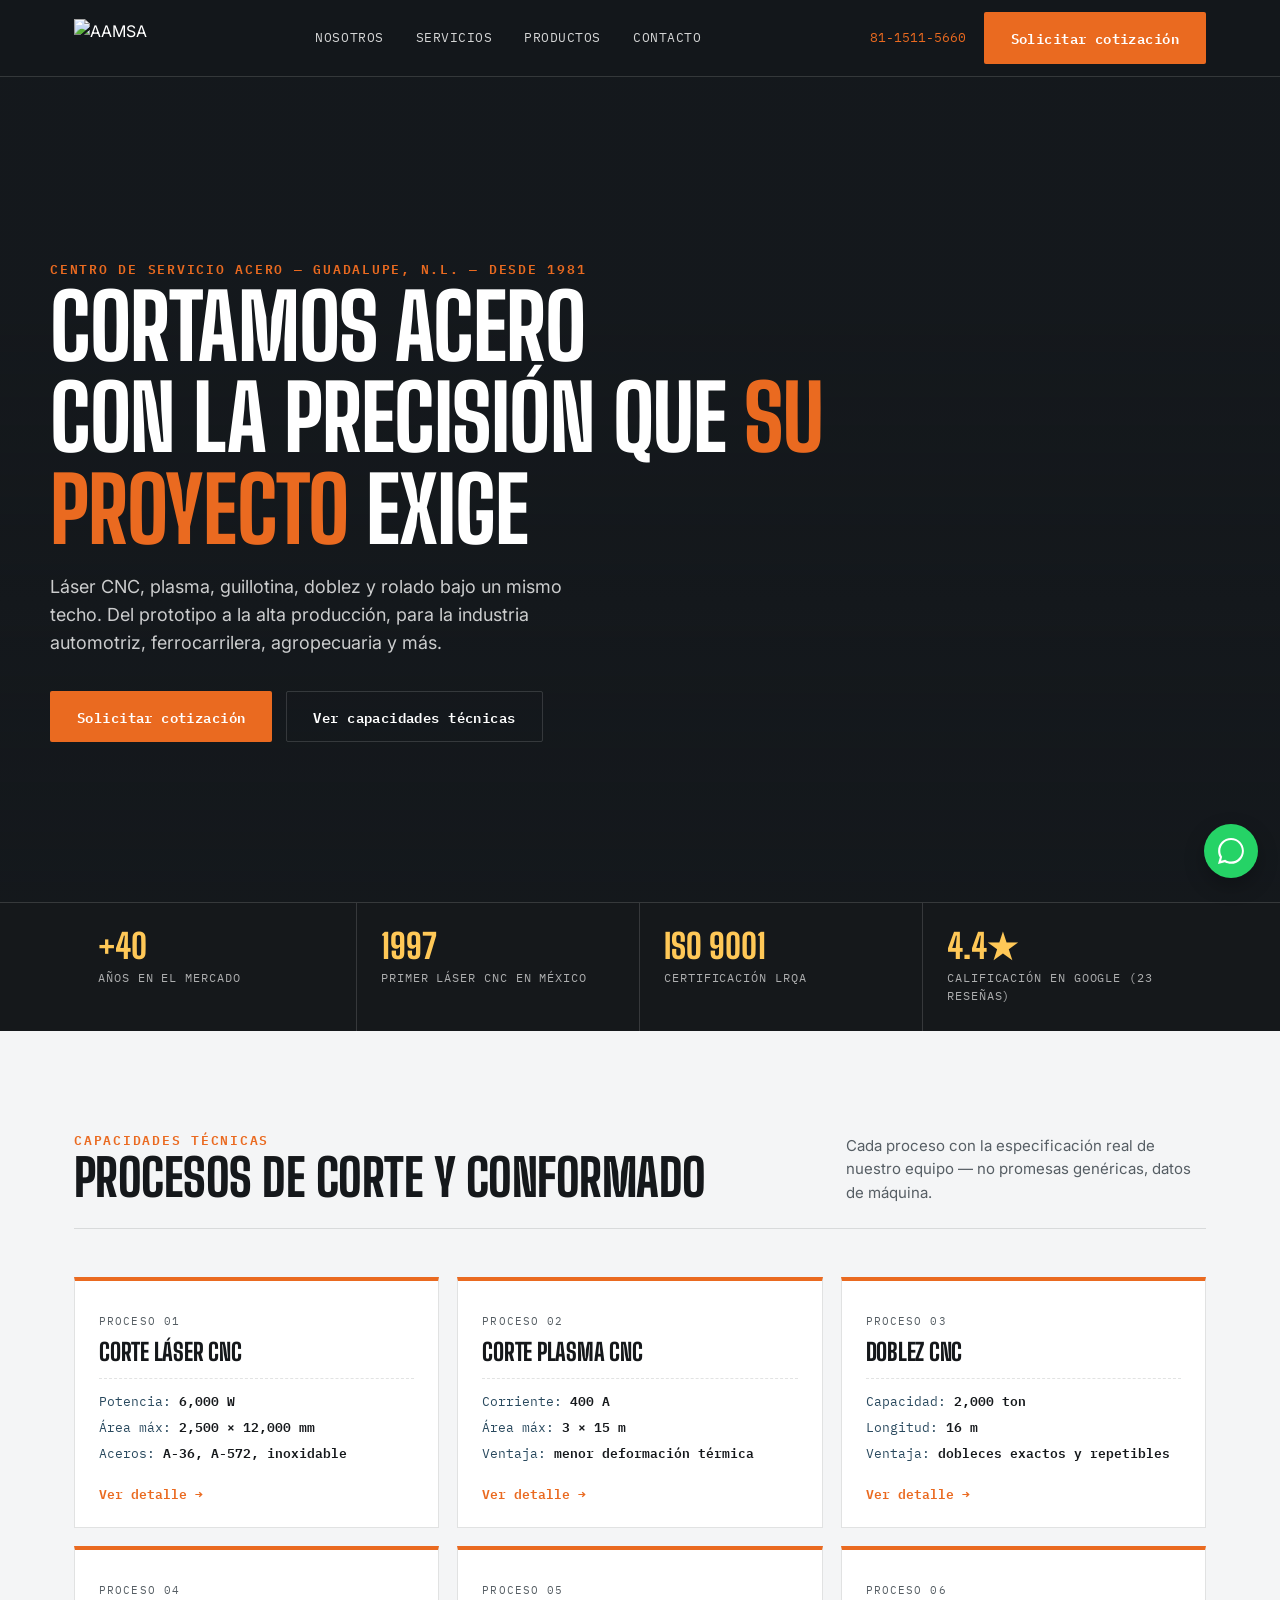
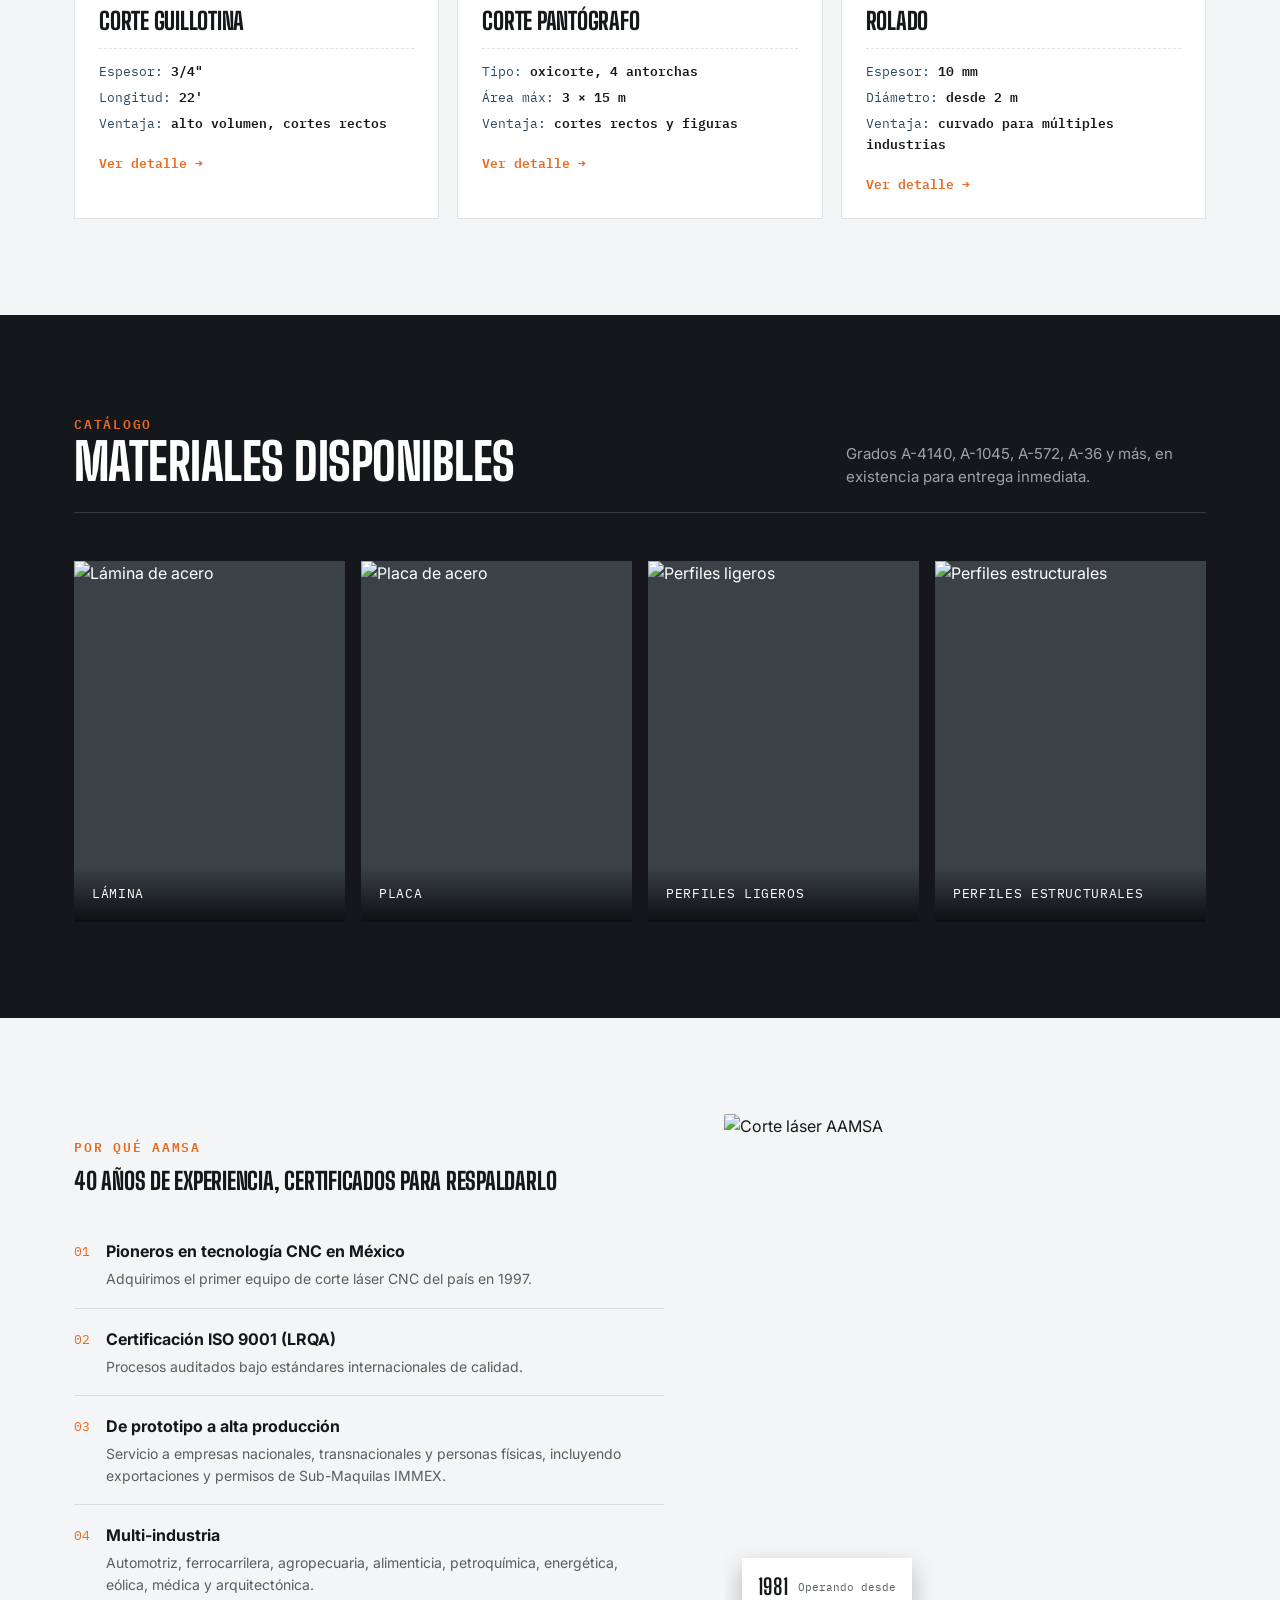
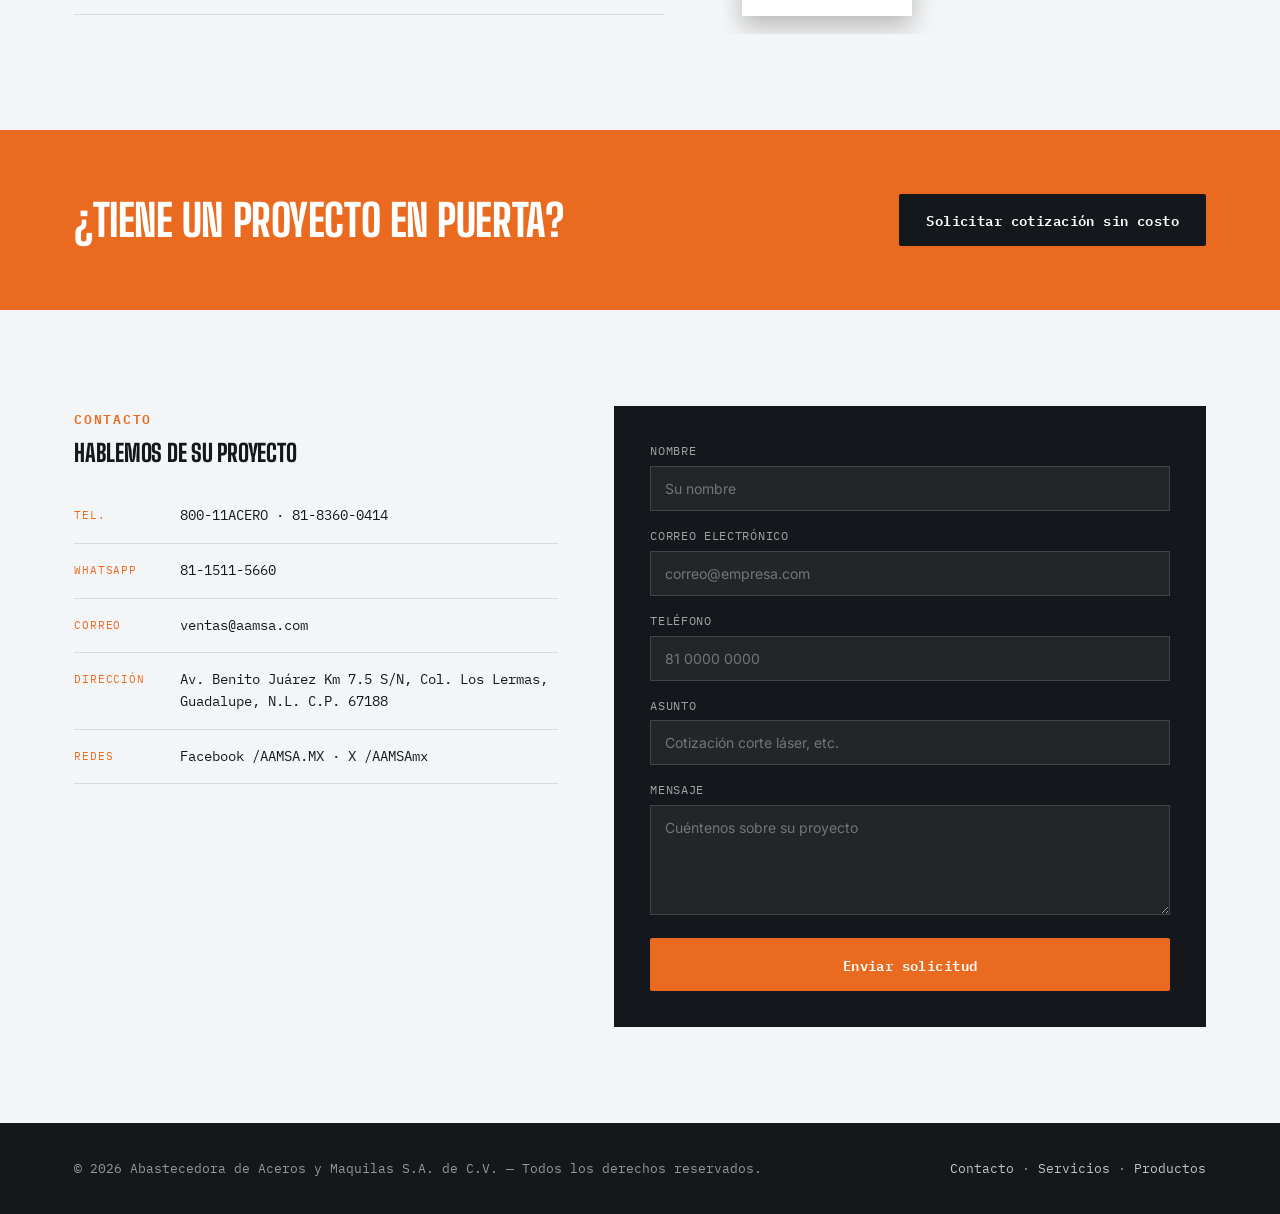
==== index.html @ 2b983ced "Sitio AAMSA - primera versión" ====
<!DOCTYPE html>
<html lang="es">
<head>
<meta charset="UTF-8">
<meta name="viewport" content="width=device-width, initial-scale=1.0">
<title>AAMSA — Centro de Servicio Acero | +40 Años en Corte y Maquila Industrial</title>
<meta name="description" content="Centro de Servicio Acero en Monterrey desde 1981. Corte láser CNC, plasma, guillotina, doblez y rolado. Certificados ISO 9001. Del prototipo a la alta producción.">
<link rel="stylesheet" href="css/main.css">
</head>
<body>

<header class="site">
  <div class="wrap row">
    <a href="index.html" class="logo-mark">
      <img src="https://www.aamsa.com/sitio/wp-content/uploads/2021/10/cropped-LOGO-AAMSA_N.png" alt="AAMSA">
    </a>
    <nav class="primary">
      <a href="nosotros.html">Nosotros</a>
      <a href="#servicios">Servicios</a>
      <a href="#productos">Productos</a>
      <a href="contacto.html">Contacto</a>
    </nav>
    <div class="nav-cta">
      <span class="nav-phone"><span>81-1511-5660</span></span>
      <a href="contacto.html" class="btn btn-primary">Solicitar cotización</a>
      <button class="nav-toggle" aria-label="Abrir menú">☰</button>
    </div>
  </div>
</header>

<section class="hero">
  <div class="hero-bg"></div>
  <div class="hero-fade"></div>
  <div class="wrap hero-content">
    <span class="eyebrow">Centro de servicio acero — Guadalupe, N.L. — desde 1981</span>
    <h1>Cortamos acero<br>con la precisión que <em>su proyecto</em> exige</h1>
    <p class="hero-sub">Láser CNC, plasma, guillotina, doblez y rolado bajo un mismo techo. Del prototipo a la alta producción, para la industria automotriz, ferrocarrilera, agropecuaria y más.</p>
    <div class="hero-actions">
      <a href="contacto.html" class="btn btn-primary">Solicitar cotización</a>
      <a href="#servicios" class="btn btn-ghost">Ver capacidades técnicas</a>
    </div>
  </div>
</section>

<div class="stat-strip">
  <div class="wrap">
    <div class="stat"><div class="num">+40</div><div class="lbl">Años en el mercado</div></div>
    <div class="stat"><div class="num">1997</div><div class="lbl">Primer láser CNC en México</div></div>
    <div class="stat"><div class="num">ISO 9001</div><div class="lbl">Certificación LRQA</div></div>
    <div class="stat"><div class="num">4.4★</div><div class="lbl">Calificación en Google (23 reseñas)</div></div>
  </div>
</div>

<section id="servicios">
  <div class="wrap">
    <div class="section-head reveal">
      <div>
        <span class="eyebrow">Capacidades técnicas</span>
        <h2>Procesos de corte y conformado</h2>
      </div>
      <p>Cada proceso con la especificación real de nuestro equipo — no promesas genéricas, datos de máquina.</p>
    </div>
    <div class="specs-grid reveal">

      <div class="spec-card">
        <span class="tag">Proceso 01</span>
        <h3>Corte láser CNC</h3>
        <div class="specs">
          <span>Potencia: <b>6,000 W</b></span>
          <span>Área máx: <b>2,500 × 12,000 mm</b></span>
          <span>Aceros: <b>A-36, A-572, inoxidable</b></span>
        </div>
        <a href="servicios/corte-laser.html" class="more">Ver detalle →</a>
      </div>

      <div class="spec-card">
        <span class="tag">Proceso 02</span>
        <h3>Corte plasma CNC</h3>
        <div class="specs">
          <span>Corriente: <b>400 A</b></span>
          <span>Área máx: <b>3 × 15 m</b></span>
          <span>Ventaja: <b>menor deformación térmica</b></span>
        </div>
        <a href="servicios/corte-plasma.html" class="more">Ver detalle →</a>
      </div>

      <div class="spec-card">
        <span class="tag">Proceso 03</span>
        <h3>Doblez CNC</h3>
        <div class="specs">
          <span>Capacidad: <b>2,000 ton</b></span>
          <span>Longitud: <b>16 m</b></span>
          <span>Ventaja: <b>dobleces exactos y repetibles</b></span>
        </div>
        <a href="servicios/doblez-cnc.html" class="more">Ver detalle →</a>
      </div>

      <div class="spec-card">
        <span class="tag">Proceso 04</span>
        <h3>Corte guillotina</h3>
        <div class="specs">
          <span>Espesor: <b>3/4"</b></span>
          <span>Longitud: <b>22'</b></span>
          <span>Ventaja: <b>alto volumen, cortes rectos</b></span>
        </div>
        <a href="servicios/corte-guillotina.html" class="more">Ver detalle →</a>
      </div>

      <div class="spec-card">
        <span class="tag">Proceso 05</span>
        <h3>Corte pantógrafo</h3>
        <div class="specs">
          <span>Tipo: <b>oxicorte, 4 antorchas</b></span>
          <span>Área máx: <b>3 × 15 m</b></span>
          <span>Ventaja: <b>cortes rectos y figuras</b></span>
        </div>
        <a href="servicios/corte-pantografo.html" class="more">Ver detalle →</a>
      </div>

      <div class="spec-card">
        <span class="tag">Proceso 06</span>
        <h3>Rolado</h3>
        <div class="specs">
          <span>Espesor: <b>10 mm</b></span>
          <span>Diámetro: <b>desde 2 m</b></span>
          <span>Ventaja: <b>curvado para múltiples industrias</b></span>
        </div>
        <a href="servicios/rolado.html" class="more">Ver detalle →</a>
      </div>

    </div>
  </div>
</section>

<section id="productos" class="section-dark">
  <div class="wrap">
    <div class="section-head reveal">
      <div>
        <span class="eyebrow">Catálogo</span>
        <h2>Materiales disponibles</h2>
      </div>
      <p>Grados A-4140, A-1045, A-572, A-36 y más, en existencia para entrega inmediata.</p>
    </div>
    <div class="products-grid reveal">
      <a href="productos/lamina.html" class="product-card">
        <img src="https://www.aamsa.com/sitio/wp-content/uploads/2021/11/7.placa_principal_600x400.jpg" alt="Lámina de acero">
        <div class="label">Lámina</div>
      </a>
      <a href="productos/placa.html" class="product-card">
        <img src="https://www.aamsa.com/sitio/wp-content/uploads/2022/03/J78_6413-scaled.jpg" alt="Placa de acero">
        <div class="label">Placa</div>
      </a>
      <a href="productos/perfiles-ligeros.html" class="product-card">
        <img src="https://www.aamsa.com/sitio/wp-content/uploads/2021/11/9perfiles_ligeros_principal-600x400-1.jpg" alt="Perfiles ligeros">
        <div class="label">Perfiles ligeros</div>
      </a>
      <a href="productos/perfiles-estructurales.html" class="product-card">
        <img src="https://www.aamsa.com/sitio/wp-content/uploads/2022/03/i3jhbMvc-1-scaled.jpeg" alt="Perfiles estructurales">
        <div class="label">Perfiles estructurales</div>
      </a>
    </div>
  </div>
</section>

<section id="nosotros">
  <div class="wrap trust-row">
    <div>
      <span class="eyebrow">Por qué AAMSA</span>
      <h2 style="margin:10px 0 28px;">40 años de experiencia, certificados para respaldarlo</h2>
      <ul class="trust-list">
        <li>
          <span class="n">01</span>
          <div><h4>Pioneros en tecnología CNC en México</h4><p>Adquirimos el primer equipo de corte láser CNC del país en 1997.</p></div>
        </li>
        <li>
          <span class="n">02</span>
          <div><h4>Certificación ISO 9001 (LRQA)</h4><p>Procesos auditados bajo estándares internacionales de calidad.</p></div>
        </li>
        <li>
          <span class="n">03</span>
          <div><h4>De prototipo a alta producción</h4><p>Servicio a empresas nacionales, transnacionales y personas físicas, incluyendo exportaciones y permisos de Sub-Maquilas IMMEX.</p></div>
        </li>
        <li>
          <span class="n">04</span>
          <div><h4>Multi-industria</h4><p>Automotriz, ferrocarrilera, agropecuaria, alimenticia, petroquímica, energética, eólica, médica y arquitectónica.</p></div>
        </li>
      </ul>
    </div>
    <div class="trust-photo">
      <img src="https://www.aamsa.com/sitio/wp-content/uploads/2022/03/J78_4846-scaled.jpg" alt="Corte láser AAMSA">
      <div class="badge-float">
        <strong>1981</strong>
        <span>Operando desde</span>
      </div>
    </div>
  </div>
</section>

<div class="cta-band">
  <div class="wrap row">
    <h2>¿Tiene un proyecto en puerta?</h2>
    <a href="contacto.html" class="btn btn-dark">Solicitar cotización sin costo</a>
  </div>
</div>

<section id="contacto">
  <div class="wrap contact-grid">
    <div>
      <span class="eyebrow">Contacto</span>
      <h2 style="margin:10px 0 24px; color:var(--ink);">Hablemos de su proyecto</h2>
      <ul class="contact-info">
        <li><span class="k">Tel.</span> 800-11ACERO · 81-8360-0414</li>
        <li><span class="k">WhatsApp</span> 81-1511-5660</li>
        <li><span class="k">Correo</span> ventas@aamsa.com</li>
        <li><span class="k">Dirección</span> Av. Benito Juárez Km 7.5 S/N, Col. Los Lermas, Guadalupe, N.L. C.P. 67188</li>
        <li><span class="k">Redes</span> Facebook /AAMSA.MX · X /AAMSAmx</li>
      </ul>
    </div>
    <div style="background:var(--charcoal); padding:36px;">
      <form>
        <div class="field"><label for="idx-nombre">Nombre</label><input id="idx-nombre" type="text" placeholder="Su nombre"></div>
        <div class="field"><label for="idx-correo">Correo electrónico</label><input id="idx-correo" type="email" placeholder="correo@empresa.com"></div>
        <div class="field"><label for="idx-tel">Teléfono</label><input id="idx-tel" type="tel" placeholder="81 0000 0000"></div>
        <div class="field"><label for="idx-asunto">Asunto</label><input id="idx-asunto" type="text" placeholder="Cotización corte láser, etc."></div>
        <div class="field"><label for="idx-mensaje">Mensaje</label><textarea id="idx-mensaje" placeholder="Cuéntenos sobre su proyecto"></textarea></div>
        <button type="submit" class="btn btn-primary" style="width:100%; justify-content:center;">Enviar solicitud</button>
      </form>
    </div>
  </div>
</section>

<footer class="site">
  <div class="wrap row">
    <span>© 2026 Abastecedora de Aceros y Maquilas S.A. de C.V. — Todos los derechos reservados.</span>
    <span><a href="contacto.html">Contacto</a> · <a href="#servicios">Servicios</a> · <a href="#productos">Productos</a></span>
  </div>
</footer>

<a class="wa-float" href="https://wa.me/528115115660" target="_blank" rel="noopener noreferrer" aria-label="Contactar por WhatsApp">
  <svg viewBox="0 0 24 24"><path d="M12 0C5.4 0 .1 5.3.1 11.9c0 2.1.5 4.1 1.6 5.9L0 24l6.3-1.6c1.7.9 3.7 1.4 5.7 1.4 6.6 0 11.9-5.3 11.9-11.9C23.9 5.3 18.6 0 12 0zm0 21.7c-1.8 0-3.5-.5-5-1.4l-.4-.2-3.7.9.9-3.6-.2-.4c-1-1.6-1.5-3.4-1.5-5.2 0-5.5 4.5-10 10-10s10 4.5 10 10-4.5 10-10.1 9.9z"/></svg>
</a>

<script src="js/main.js"></script>
</body>
</html>
---- css/main.css ----
/* ============================================
   AAMSA — Sistema de diseño
   Tema: acero, precisión, manufactura industrial
   ============================================ */

@import url('https://fonts.googleapis.com/css2?family=Big+Shoulders+Display:wght@500;700;800;900&family=Inter:wght@400;500;600;700&family=IBM+Plex+Mono:wght@500;600&display=swap');

:root{
  --charcoal: #14181C;
  --charcoal-soft: #1E2329;
  --steel: #3A4248;
  --surface: #F4F5F6;
  --surface-2: #E8EAEC;
  --ink: #15181B;
  --ink-soft: #565E64;
  --orange: #EA6A20;
  --orange-dark: #C8550F;
  --blue-steel: #29495E;
  --spark: #FFC857;
  --white: #FFFFFF;
  --line: rgba(255,255,255,.14);
  --line-dark: rgba(20,24,28,.12);

  --font-display: 'Big Shoulders Display', sans-serif;
  --font-body: 'Inter', sans-serif;
  --font-mono: 'IBM Plex Mono', monospace;

  --container: 1180px;
}

*{ box-sizing: border-box; margin:0; padding:0; }
html{ scroll-behavior: smooth; }
body{
  font-family: var(--font-body);
  color: var(--ink);
  background: var(--surface);
  line-height: 1.55;
  -webkit-font-smoothing: antialiased;
}
img{ max-width:100%; display:block; }
a{ color: inherit; text-decoration:none; }
ul{ list-style:none; }

@media (prefers-reduced-motion: reduce){
  *{ animation-duration: 0.001ms !important; animation-iteration-count: 1 !important; transition-duration: 0.001ms !important; scroll-behavior:auto !important; }
}

:focus-visible{
  outline: 3px solid var(--spark);
  outline-offset: 2px;
}

.wrap{
  max-width: var(--container);
  margin: 0 auto;
  padding: 0 24px;
}

.eyebrow{
  font-family: var(--font-mono);
  font-size: 12.5px;
  letter-spacing: .14em;
  text-transform: uppercase;
  color: var(--orange);
  font-weight: 600;
}

h1, h2, h3{
  font-family: var(--font-display);
  font-weight: 800;
  line-height: 1.02;
  letter-spacing: -.01em;
  text-transform: uppercase;
}

.btn{
  display:inline-flex;
  align-items:center;
  gap:10px;
  font-family: var(--font-mono);
  font-weight:600;
  font-size: 14px;
  letter-spacing: .03em;
  padding: 14px 26px;
  border-radius: 2px;
  border: 1px solid transparent;
  cursor:pointer;
  transition: transform .18s ease, background .18s ease, color .18s ease, border-color .18s ease;
}
.btn:hover{ transform: translateY(-2px); }
.btn-primary{
  background: var(--orange);
  color: var(--white);
}
.btn-primary:hover{ background: var(--orange-dark); }
.btn-ghost{
  background: transparent;
  border-color: var(--line);
  color: var(--white);
}
.btn-ghost:hover{ border-color: var(--spark); color: var(--spark); }
.btn-dark{
  background: var(--charcoal);
  color: var(--white);
}
.btn-dark:hover{ background: var(--ink); }

/* ===== Header ===== */
header.site{
  position: fixed;
  top:0; left:0; right:0;
  z-index: 100;
  background: rgba(20,24,28,.92);
  backdrop-filter: blur(8px);
  border-bottom: 1px solid var(--line);
}
header.site .row{
  display:flex;
  align-items:center;
  justify-content:space-between;
  height: 76px;
}
.logo-mark{
  display:flex;
  align-items:center;
  gap:10px;
  color: var(--white);
}
.logo-mark img{ height: 38px; }
nav.primary{ display:flex; gap: 32px; }
nav.primary a{
  color: rgba(255,255,255,.82);
  font-family: var(--font-mono);
  font-size: 13px;
  letter-spacing: .04em;
  text-transform: uppercase;
  position: relative;
  padding: 4px 0;
}
nav.primary a::after{
  content:'';
  position:absolute; left:0; right:0; bottom:-2px;
  height:2px; background: var(--orange);
  transform: scaleX(0);
  transform-origin: left;
  transition: transform .25s ease;
}
nav.primary a:hover{ color: var(--white); }
nav.primary a:hover::after{ transform: scaleX(1); }
.nav-cta{ display:flex; align-items:center; gap:18px; }
.nav-phone{
  font-family: var(--font-mono);
  font-size: 13px;
  color: var(--white);
}
.nav-phone span{ color: var(--orange); }

/* ===== Hero ===== */
.hero{
  position: relative;
  min-height: 92vh;
  display:flex;
  align-items:flex-end;
  background: var(--charcoal);
  overflow:hidden;
}
.hero-bg{
  position:absolute; inset:0;
  background-image: url('https://www.aamsa.com/sitio/wp-content/uploads/2022/03/CorteLaser_074-1.jpg');
  background-size: cover;
  background-position: center 35%;
  opacity: .55;
  filter: grayscale(15%) contrast(1.05);
}
.hero-fade{
  position:absolute; inset:0;
  background: linear-gradient(180deg, rgba(20,24,28,.55) 0%, rgba(20,24,28,.55) 35%, rgba(20,24,28,.96) 100%),
              linear-gradient(90deg, rgba(20,24,28,.85) 0%, rgba(20,24,28,.25) 55%, rgba(20,24,28,.55) 100%);
}
.hero-content{
  position:relative;
  z-index: 2;
  padding: 160px 0 64px;
  width:100%;
}
.hero h1{
  color: var(--white);
  font-size: clamp(42px, 7vw, 96px);
  max-width: 920px;
}
.hero h1 em{
  font-style:normal;
  color: var(--orange);
}
.hero-sub{
  color: rgba(255,255,255,.78);
  font-size: 18px;
  max-width: 540px;
  margin-top: 18px;
}
.hero-actions{
  display:flex; gap:14px; margin-top: 34px; flex-wrap:wrap;
}

/* ===== Stat strip ===== */
.stat-strip{
  background: var(--ink);
  border-top: 1px solid var(--line);
}
.stat-strip .wrap{
  display:grid;
  grid-template-columns: repeat(4, 1fr);
}
.stat{
  padding: 26px 24px;
  border-right: 1px solid var(--line);
  color: var(--white);
}
.stat:last-child{ border-right:none; }
.stat .num{
  font-family: var(--font-display);
  font-size: 34px;
  font-weight: 800;
  color: var(--spark);
  line-height:1;
}
.stat .lbl{
  font-family: var(--font-mono);
  font-size: 11.5px;
  letter-spacing: .08em;
  text-transform:uppercase;
  color: rgba(255,255,255,.65);
  margin-top:6px;
}

/* ===== Section shells ===== */
section{ padding: 96px 0; }
.section-head{
  display:flex;
  justify-content:space-between;
  align-items:flex-end;
  gap: 24px;
  margin-bottom: 48px;
  border-bottom: 1px solid var(--line-dark);
  padding-bottom: 24px;
}
.section-head h2{
  font-size: clamp(32px, 4vw, 52px);
  color: var(--ink);
}
.section-head p{
  max-width: 360px;
  color: var(--ink-soft);
  font-size: 15px;
}
.section-dark{ background: var(--charcoal); color: var(--white); }
.section-dark .section-head{ border-color: var(--line); }
.section-dark .section-head h2{ color: var(--white); }
.section-dark .section-head p{ color: rgba(255,255,255,.6); }

/* ===== Ficha técnica cards (signature element) ===== */
.specs-grid{
  display:grid;
  grid-template-columns: repeat(3, 1fr);
  gap: 18px;
}
.spec-card{
  background: var(--white);
  border: 1px solid var(--line-dark);
  border-top: 4px solid var(--orange);
  padding: 26px 24px 22px;
  position:relative;
  transition: transform .2s ease, box-shadow .2s ease, border-color .2s ease;
}
.spec-card:hover{
  transform: translateY(-4px);
  box-shadow: 0 18px 34px rgba(20,24,28,.12);
  border-top-color: var(--spark);
}
.spec-card .tag{
  font-family: var(--font-mono);
  font-size: 11px;
  letter-spacing: .1em;
  color: var(--ink-soft);
  text-transform: uppercase;
}
.spec-card h3{
  font-size: 24px;
  margin: 8px 0 14px;
  color: var(--ink);
}
.spec-card .specs{
  font-family: var(--font-mono);
  font-size: 13px;
  color: var(--blue-steel);
  display:flex;
  flex-direction:column;
  gap:5px;
  border-top: 1px dashed var(--line-dark);
  padding-top: 12px;
  margin-bottom: 16px;
}
.spec-card .specs b{ color: var(--ink); font-weight:600; }
.spec-card a.more{
  font-family: var(--font-mono);
  font-size: 12.5px;
  color: var(--orange);
  font-weight:600;
}

/* ===== Products ===== */
.products-grid{
  display:grid;
  grid-template-columns: repeat(4, 1fr);
  gap: 16px;
}
.product-card{
  position:relative;
  aspect-ratio: 3/4;
  overflow:hidden;
  background: var(--steel);
}
.product-card img{
  width:100%; height:100%; object-fit:cover;
  transition: transform .5s ease, filter .5s ease;
  filter: saturate(.9);
}
.product-card:hover img{ transform: scale(1.08); filter: saturate(1.05); }
.product-card .label{
  position:absolute; left:0; right:0; bottom:0;
  padding: 18px;
  background: linear-gradient(180deg, transparent, rgba(0,0,0,.78));
  color: var(--white);
  font-family: var(--font-mono);
  font-size: 13px;
  letter-spacing: .05em;
  text-transform: uppercase;
}

/* ===== Trust / why us ===== */
.trust-row{
  display:grid;
  grid-template-columns: 1.1fr .9fr;
  gap: 60px;
  align-items:center;
}
.trust-list li{
  display:flex; gap:16px;
  padding: 18px 0;
  border-bottom: 1px solid var(--line-dark);
}
.trust-list li .n{
  font-family: var(--font-mono);
  color: var(--orange);
  font-size: 13px;
  padding-top:3px;
}
.trust-list li h4{
  font-family: var(--font-body);
  font-weight:700;
  font-size: 16px;
  margin-bottom:4px;
}
.trust-list li p{ color: var(--ink-soft); font-size: 14px; }
.trust-photo{
  position:relative;
  border-radius: 2px;
  overflow:hidden;
}
.trust-photo img{ width:100%; height:520px; object-fit:cover; }
.badge-float{
  position:absolute;
  bottom: 18px; left:18px;
  background: var(--white);
  padding: 12px 16px;
  display:flex;
  align-items:center;
  gap:10px;
  box-shadow: 0 10px 24px rgba(0,0,0,.25);
}
.badge-float strong{ font-family: var(--font-display); font-size:22px; }
.badge-float span{ font-family: var(--font-mono); font-size: 11px; color: var(--ink-soft); display:block; }

/* ===== CTA band ===== */
.cta-band{
  background: var(--orange);
  color: var(--white);
  padding: 64px 0;
}
.cta-band .row{
  display:flex;
  justify-content:space-between;
  align-items:center;
  gap: 24px;
  flex-wrap:wrap;
}
.cta-band h2{ color:var(--white); font-size: clamp(28px,4vw,44px); }

/* ===== Contact ===== */
.contact-grid{
  display:grid;
  grid-template-columns: .9fr 1.1fr;
  gap: 56px;
}
.contact-info li{
  display:flex; gap:14px; padding: 16px 0; border-bottom:1px solid var(--line-dark);
  font-family: var(--font-mono); font-size: 14px;
}
.contact-info li .k{ color: var(--orange); min-width: 92px; text-transform:uppercase; font-size:11px; letter-spacing:.08em; padding-top:2px;}
.field{ margin-bottom: 16px; }
.field label{
  display:block; font-family: var(--font-mono); font-size: 11.5px;
  text-transform:uppercase; letter-spacing:.06em; color: rgba(255,255,255,.6); margin-bottom:6px;
}
.field input, .field textarea{
  width:100%;
  background: rgba(255,255,255,.06);
  border: 1px solid var(--line);
  color: var(--white);
  padding: 13px 14px;
  font-family: var(--font-body);
  font-size: 14px;
  transition: border-color .2s ease, background .2s ease;
  -webkit-appearance: none;
  border-radius: 0;
}
.field input:focus, .field textarea:focus{
  border-color: var(--orange);
  background: rgba(255,255,255,.09);
}
.field textarea{ min-height: 110px; resize:vertical; }

/* ===== Footer ===== */
footer.site{
  background: var(--ink);
  color: rgba(255,255,255,.55);
  padding: 36px 0;
  font-family: var(--font-mono);
  font-size: 12.5px;
}
footer.site .row{
  display:flex; justify-content:space-between; align-items:center; flex-wrap:wrap; gap:12px;
}
footer.site a{ color: rgba(255,255,255,.75); }
footer.site a:hover{ color: var(--orange); }

/* ===== WhatsApp float (done right: small, doesn't block content) ===== */
.wa-float{
  position:fixed; bottom: 22px; right: 22px; z-index: 90;
  width: 54px; height:54px;
  background:#25D366;
  border-radius:50%;
  display:flex; align-items:center; justify-content:center;
  box-shadow: 0 8px 20px rgba(0,0,0,.25);
  transition: transform .2s ease;
}
.wa-float:hover{ transform: scale(1.08); }
.wa-float svg{ width:26px; height:26px; fill:#fff; }

/* ===== Inner pages ===== */
.page-hero{
  position:relative;
  min-height: 48vh;
  display:flex;
  align-items:center;
  background: var(--charcoal);
  overflow:hidden;
}
.page-hero .hero-bg{ opacity:.5; }
.page-hero-content{ position:relative; z-index:2; padding-top:90px; }
.breadcrumb{
  font-family: var(--font-mono);
  font-size: 12px;
  color: rgba(255,255,255,.6);
  letter-spacing:.04em;
  margin-bottom: 14px;
}
.breadcrumb a:hover{ color: var(--orange); }
.page-hero h1{ color:var(--white); font-size: clamp(34px,6vw,64px); max-width:760px; }

.content-split{
  display:grid;
  grid-template-columns: 1.4fr .6fr;
  gap: 56px;
  align-items:start;
}
.content-split .lede{
  font-size: 18px;
  color: var(--ink-soft);
  max-width: 620px;
  margin-bottom: 28px;
}
.content-split h3{
  font-size: 20px;
  color: var(--ink);
  margin: 28px 0 12px;
}
.content-split ul.checks li{
  display:flex; gap:10px; padding:8px 0;
  font-size: 15px; color: var(--ink-soft);
}
.content-split ul.checks li::before{ content:'—'; color:var(--orange); font-weight:700; }

.specs-sidebar{
  background: var(--charcoal);
  color: var(--white);
  padding: 30px 26px;
  position: sticky;
  top: 100px;
}
.specs-sidebar .tag{ font-family:var(--font-mono); font-size:11px; letter-spacing:.1em; color: var(--orange); text-transform:uppercase; }
.specs-sidebar dl{ margin-top:18px; }
.specs-sidebar dt{ font-family:var(--font-mono); font-size:11px; color:rgba(255,255,255,.55); text-transform:uppercase; letter-spacing:.05em; margin-top:14px; }
.specs-sidebar dd{ font-family:var(--font-mono); font-size:17px; font-weight:600; margin-top:2px; }
.specs-sidebar .btn{ width:100%; justify-content:center; margin-top:22px; }

.gallery-strip{
  display:grid;
  grid-template-columns: repeat(3,1fr);
  gap: 14px;
  margin-top: 48px;
}
.gallery-strip img{ width:100%; height: 220px; object-fit:cover; }

.related-row{
  display:grid;
  grid-template-columns: repeat(3,1fr);
  gap:16px;
}
.related-card{
  background:var(--white);
  border:1px solid var(--line-dark);
  padding: 20px;
  transition: transform .2s ease, box-shadow .2s ease;
}
.related-card:hover{ transform: translateY(-3px); box-shadow:0 14px 28px rgba(20,24,28,.1); }
.related-card .eyebrow{ font-size:11px; }
.related-card h4{ font-size:18px; margin:8px 0 6px; font-family:var(--font-display); text-transform:uppercase; }
.related-card a{ font-family:var(--font-mono); font-size:12px; color:var(--orange); font-weight:600; }

.product-hero-grid{
  display:grid;
  grid-template-columns: 1fr 1fr;
  gap: 0;
}
.product-hero-grid img{ width:100%; height:100%; object-fit:cover; min-height:380px; }
.product-hero-grid .info{ padding: 56px; background: var(--charcoal); color:var(--white); display:flex; flex-direction:column; justify-content:center; }
.product-hero-grid .info h1{ color:var(--white); font-size: clamp(30px,4vw,48px); margin-bottom:18px; }
.product-hero-grid .info p{ color:rgba(255,255,255,.78); font-size:16px; max-width:480px; }

/* Mobile nav */
.nav-toggle{ display:none; background:none; border:none; color:var(--white); font-size:22px; cursor:pointer; }
.primary.open{
  display:flex !important;
  position:absolute; top:76px; left:0; right:0;
  flex-direction:column; gap:0;
  background: var(--charcoal); border-top:1px solid var(--line);
  padding: 8px 24px 18px;
}
.primary.open a{ padding:14px 0; border-bottom:1px solid var(--line); }

/* Scroll reveal */
.reveal{ opacity:0; transform: translateY(18px); transition: opacity .6s ease, transform .6s ease; }
.reveal.in{ opacity:1; transform:none; }

/* ===== Responsive ===== */
@media (max-width: 980px){
  nav.primary{ display:none; }
  .nav-toggle{ display:block; }
  .nav-phone{ display:none; }
  .stat-strip .wrap{ grid-template-columns: repeat(2,1fr); }
  .stat:nth-child(2){ border-right:none; }
  .specs-grid{ grid-template-columns: 1fr; }
  .products-grid{ grid-template-columns: repeat(2,1fr); }
  .trust-row{ grid-template-columns: 1fr; }
  .contact-grid{ grid-template-columns: 1fr; }
  .content-split{ grid-template-columns: 1fr; }
  .specs-sidebar{ position: static; }
  .related-row{ grid-template-columns: 1fr; }
  .product-hero-grid{ grid-template-columns: 1fr; }
  .gallery-strip{ grid-template-columns: repeat(2,1fr); }
  section{ padding: 64px 0; }
}
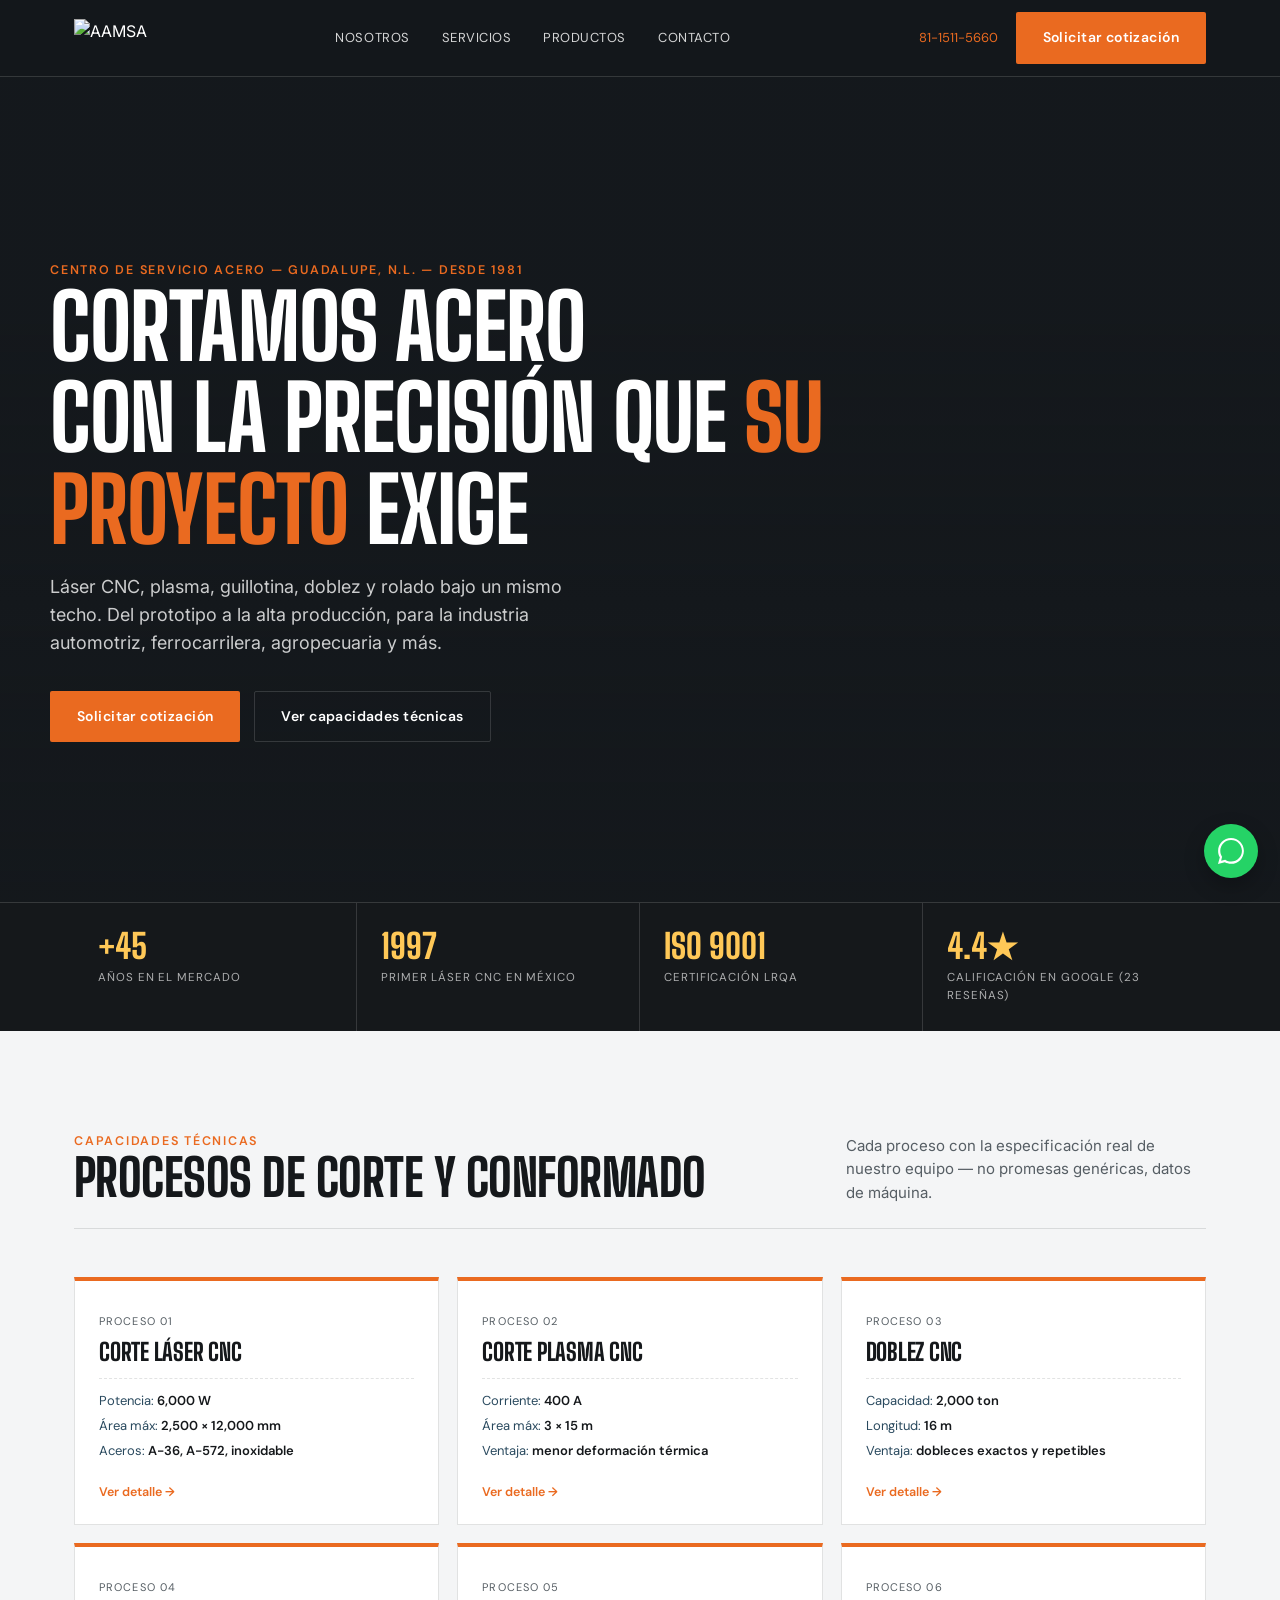
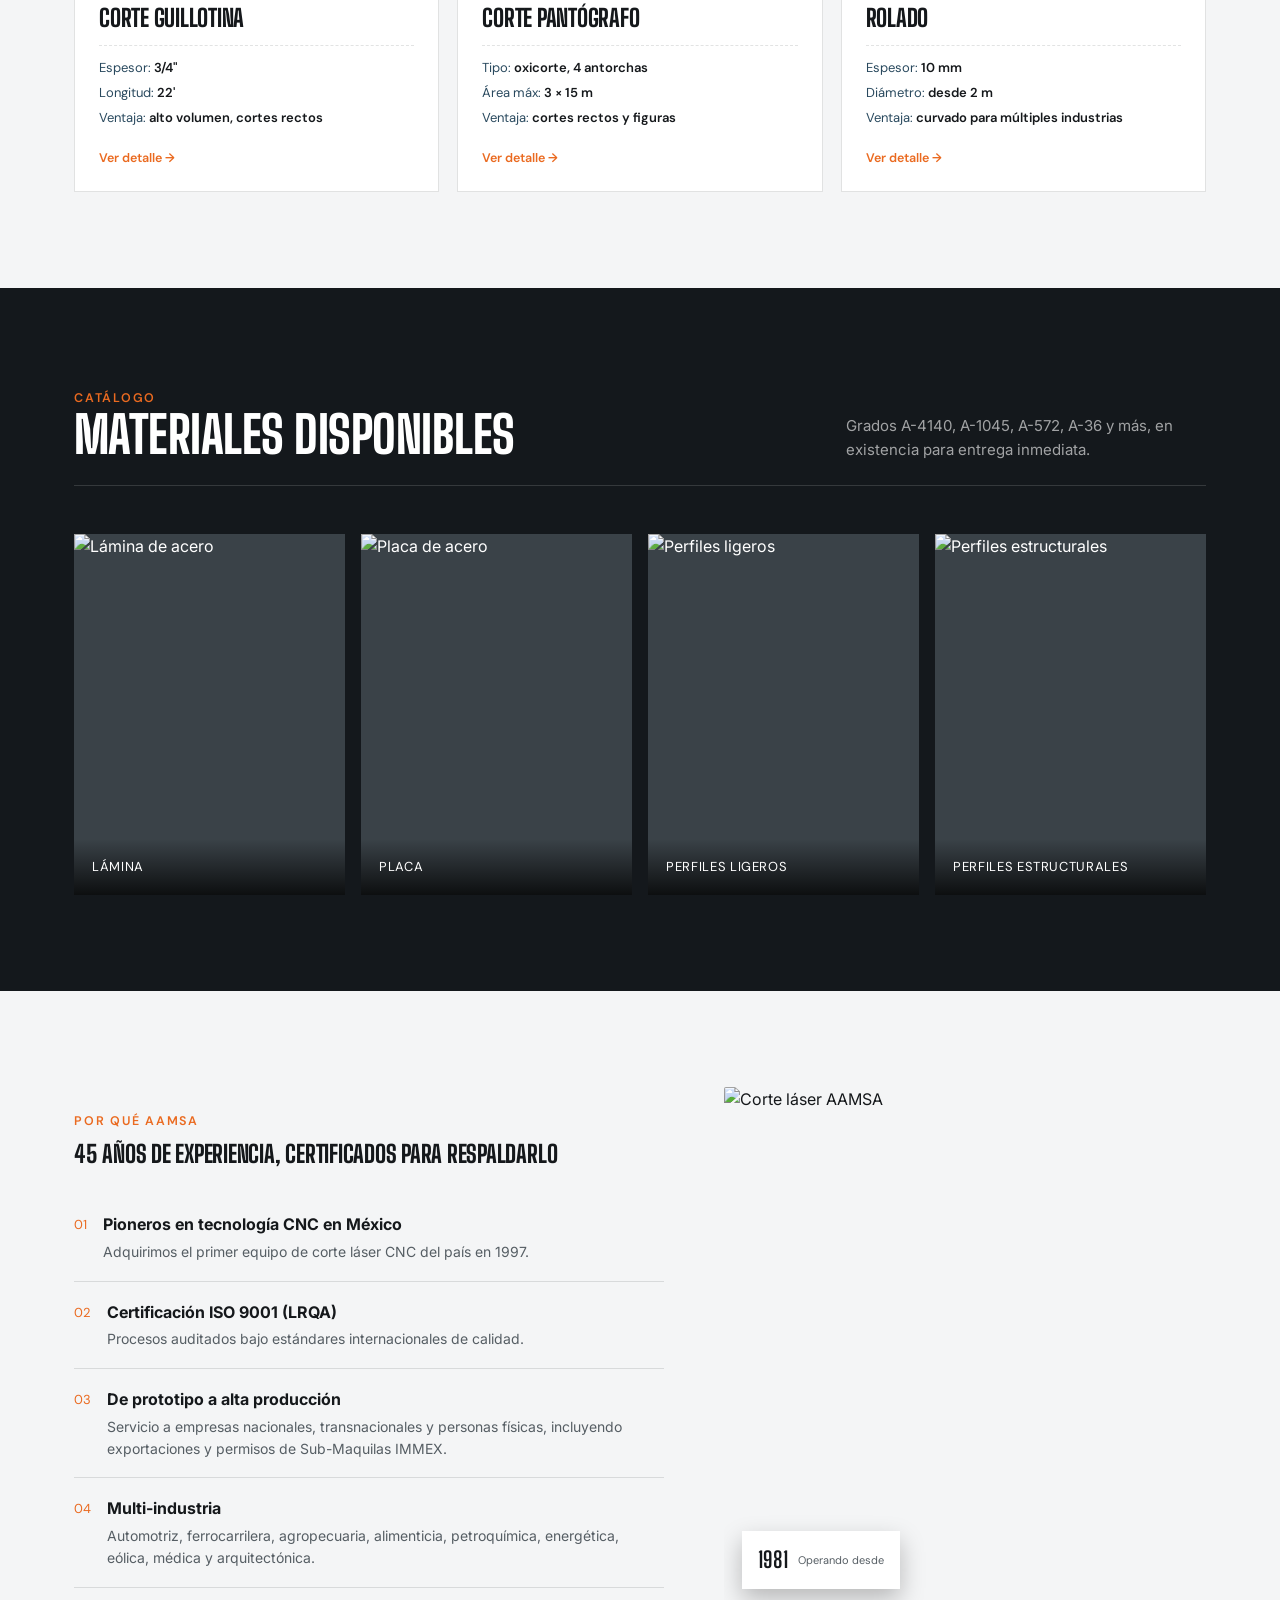
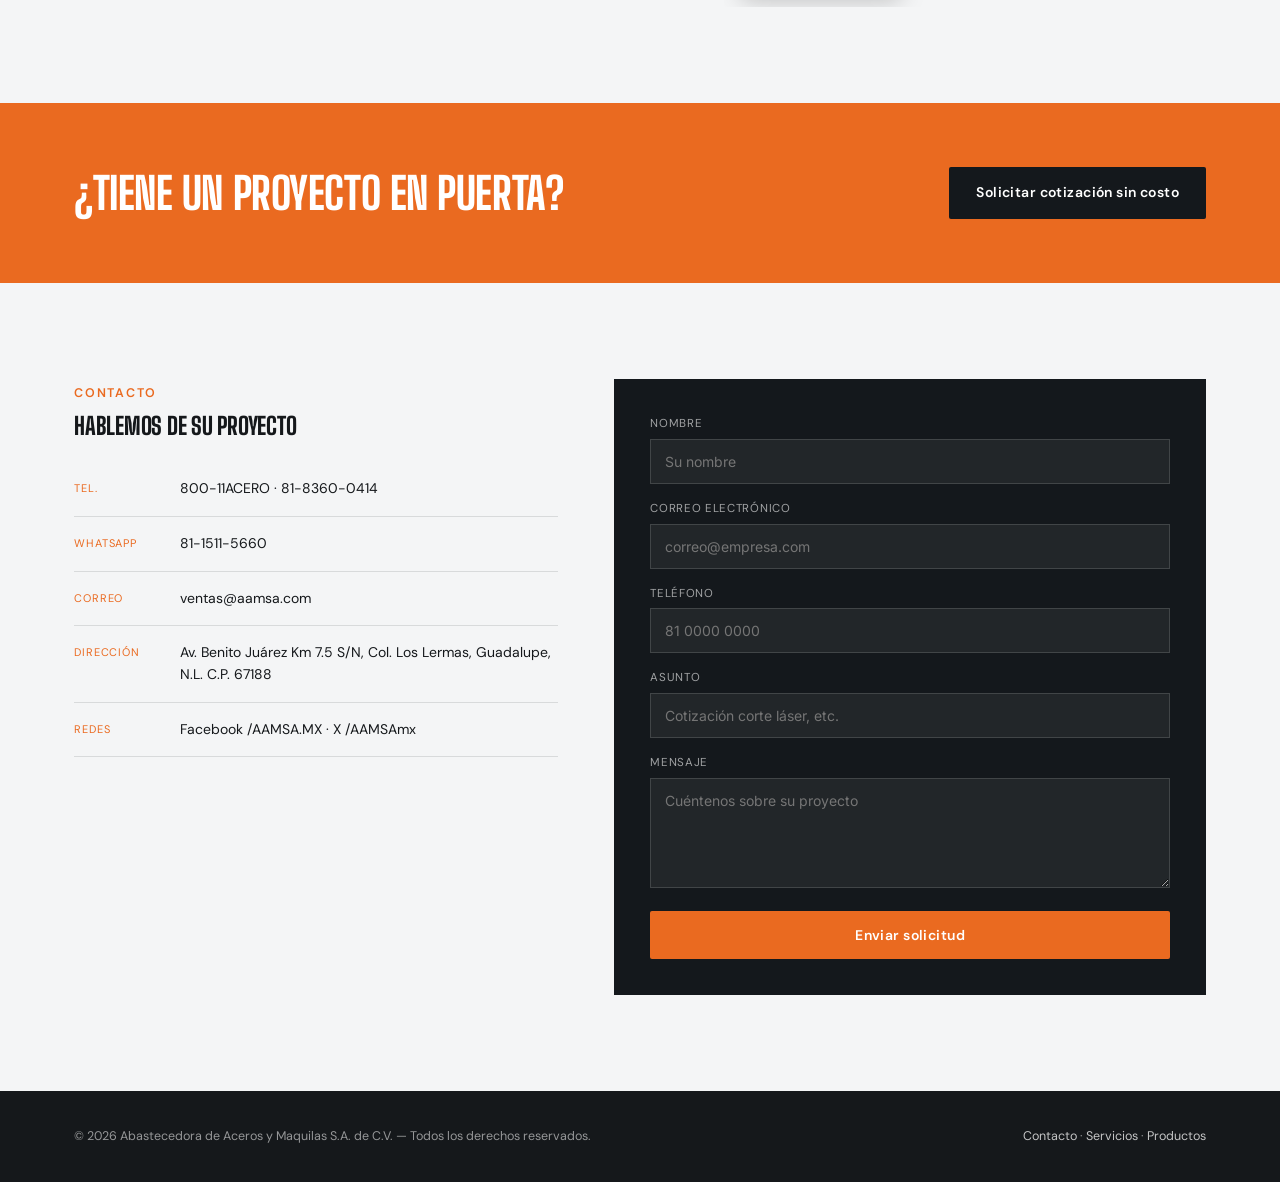
==== commit 3f20e198: "fix: fuente DM Sans, 45 años, correcciones de accesibilidad y responsivo" ====
--- a/index.html
+++ b/index.html
@@ -3,7 +3,7 @@
 <head>
 <meta charset="UTF-8">
 <meta name="viewport" content="width=device-width, initial-scale=1.0">
-<title>AAMSA — Centro de Servicio Acero | +40 Años en Corte y Maquila Industrial</title>
+<title>AAMSA — Centro de Servicio Acero | +45 Años en Corte y Maquila Industrial</title>
 <meta name="description" content="Centro de Servicio Acero en Monterrey desde 1981. Corte láser CNC, plasma, guillotina, doblez y rolado. Certificados ISO 9001. Del prototipo a la alta producción.">
 <link rel="stylesheet" href="css/main.css">
 </head>
@@ -44,7 +44,7 @@
 
 <div class="stat-strip">
   <div class="wrap">
-    <div class="stat"><div class="num">+40</div><div class="lbl">Años en el mercado</div></div>
+    <div class="stat"><div class="num">+45</div><div class="lbl">Años en el mercado</div></div>
     <div class="stat"><div class="num">1997</div><div class="lbl">Primer láser CNC en México</div></div>
     <div class="stat"><div class="num">ISO 9001</div><div class="lbl">Certificación LRQA</div></div>
     <div class="stat"><div class="num">4.4★</div><div class="lbl">Calificación en Google (23 reseñas)</div></div>
@@ -166,7 +166,7 @@
   <div class="wrap trust-row">
     <div>
       <span class="eyebrow">Por qué AAMSA</span>
-      <h2 style="margin:10px 0 28px;">40 años de experiencia, certificados para respaldarlo</h2>
+      <h2 style="margin:10px 0 28px;">45 años de experiencia, certificados para respaldarlo</h2>
       <ul class="trust-list">
         <li>
           <span class="n">01</span>
--- a/css/main.css
+++ b/css/main.css
@@ -3,7 +3,7 @@
    Tema: acero, precisión, manufactura industrial
    ============================================ */
 
-@import url('https://fonts.googleapis.com/css2?family=Big+Shoulders+Display:wght@500;700;800;900&family=Inter:wght@400;500;600;700&family=IBM+Plex+Mono:wght@500;600&display=swap');
+@import url('https://fonts.googleapis.com/css2?family=Big+Shoulders+Display:wght@500;700;800;900&family=Inter:wght@400;500;600;700&family=DM+Sans:wght@400;500;600&display=swap');
 
 :root{
   --charcoal: #14181C;
@@ -23,7 +23,7 @@
 
   --font-display: 'Big Shoulders Display', sans-serif;
   --font-body: 'Inter', sans-serif;
-  --font-mono: 'IBM Plex Mono', monospace;
+  --font-mono: 'DM Sans', sans-serif;
 
   --container: 1180px;
 }
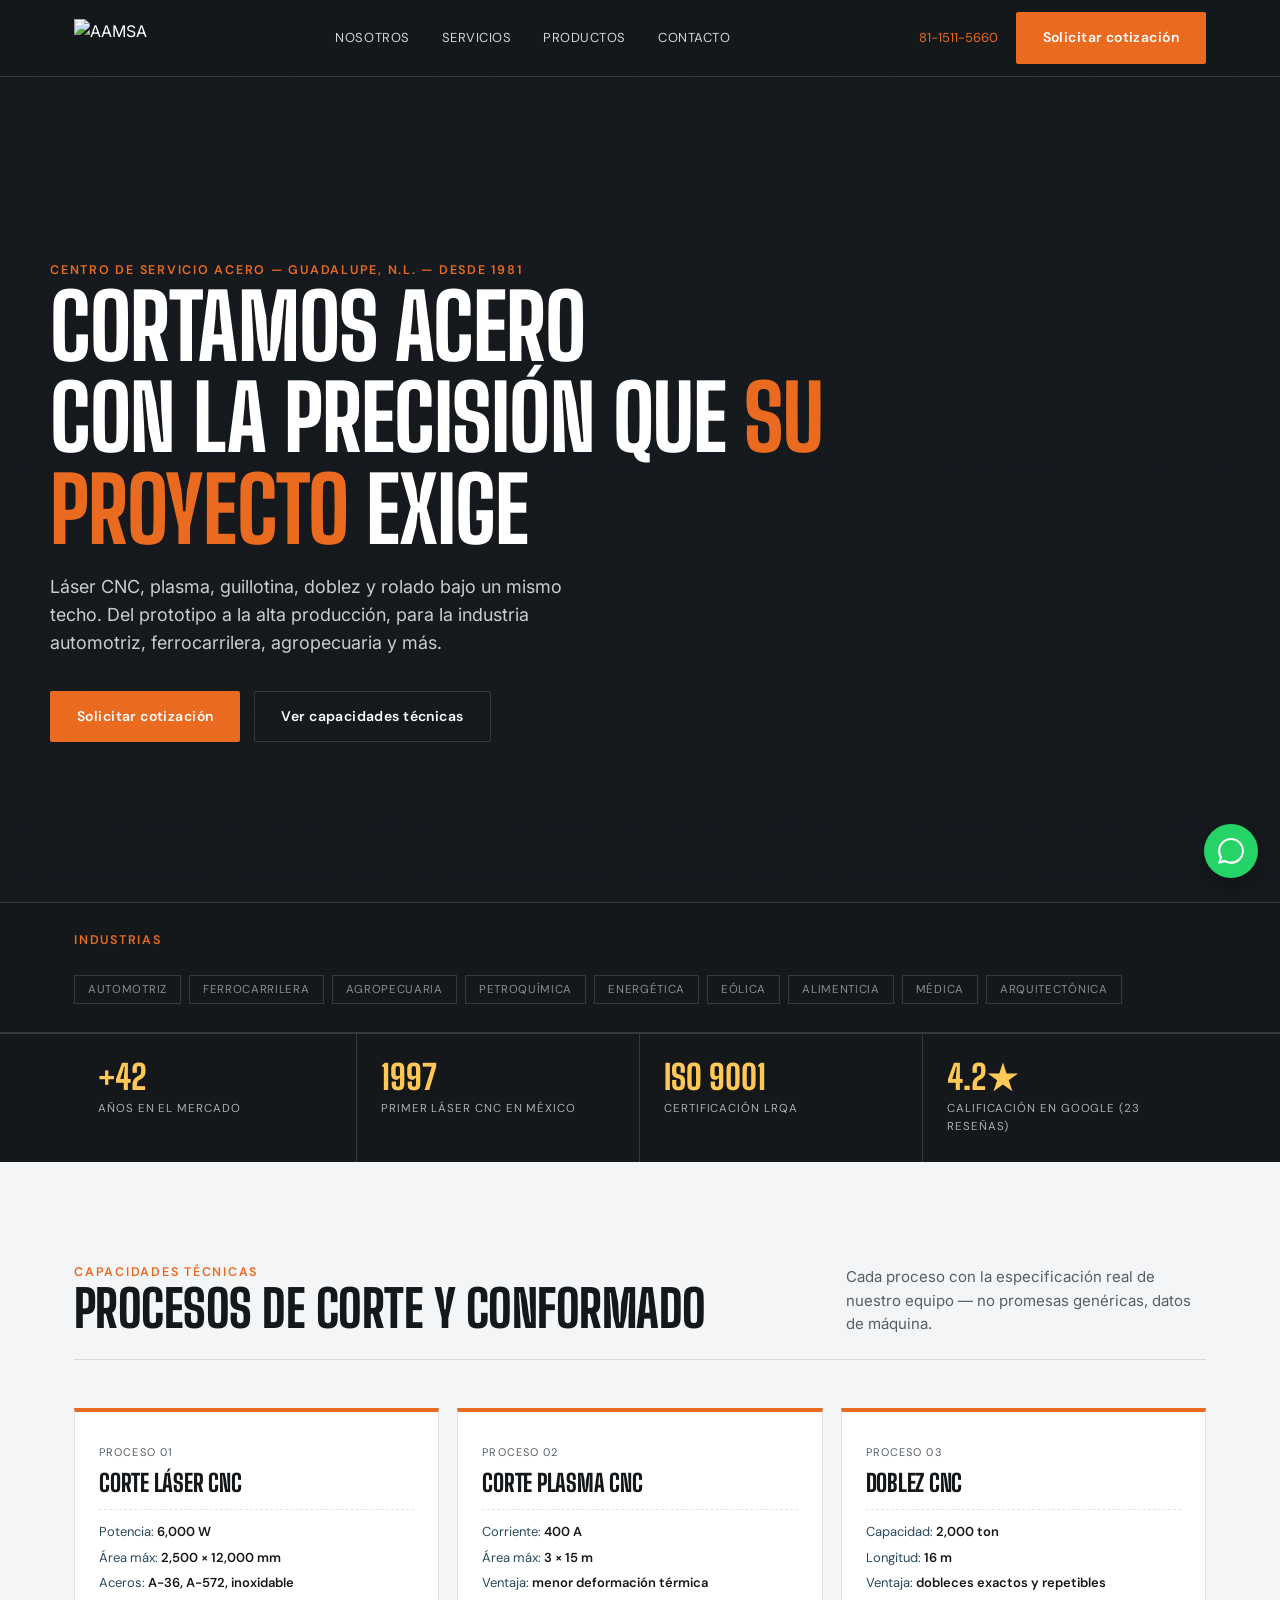
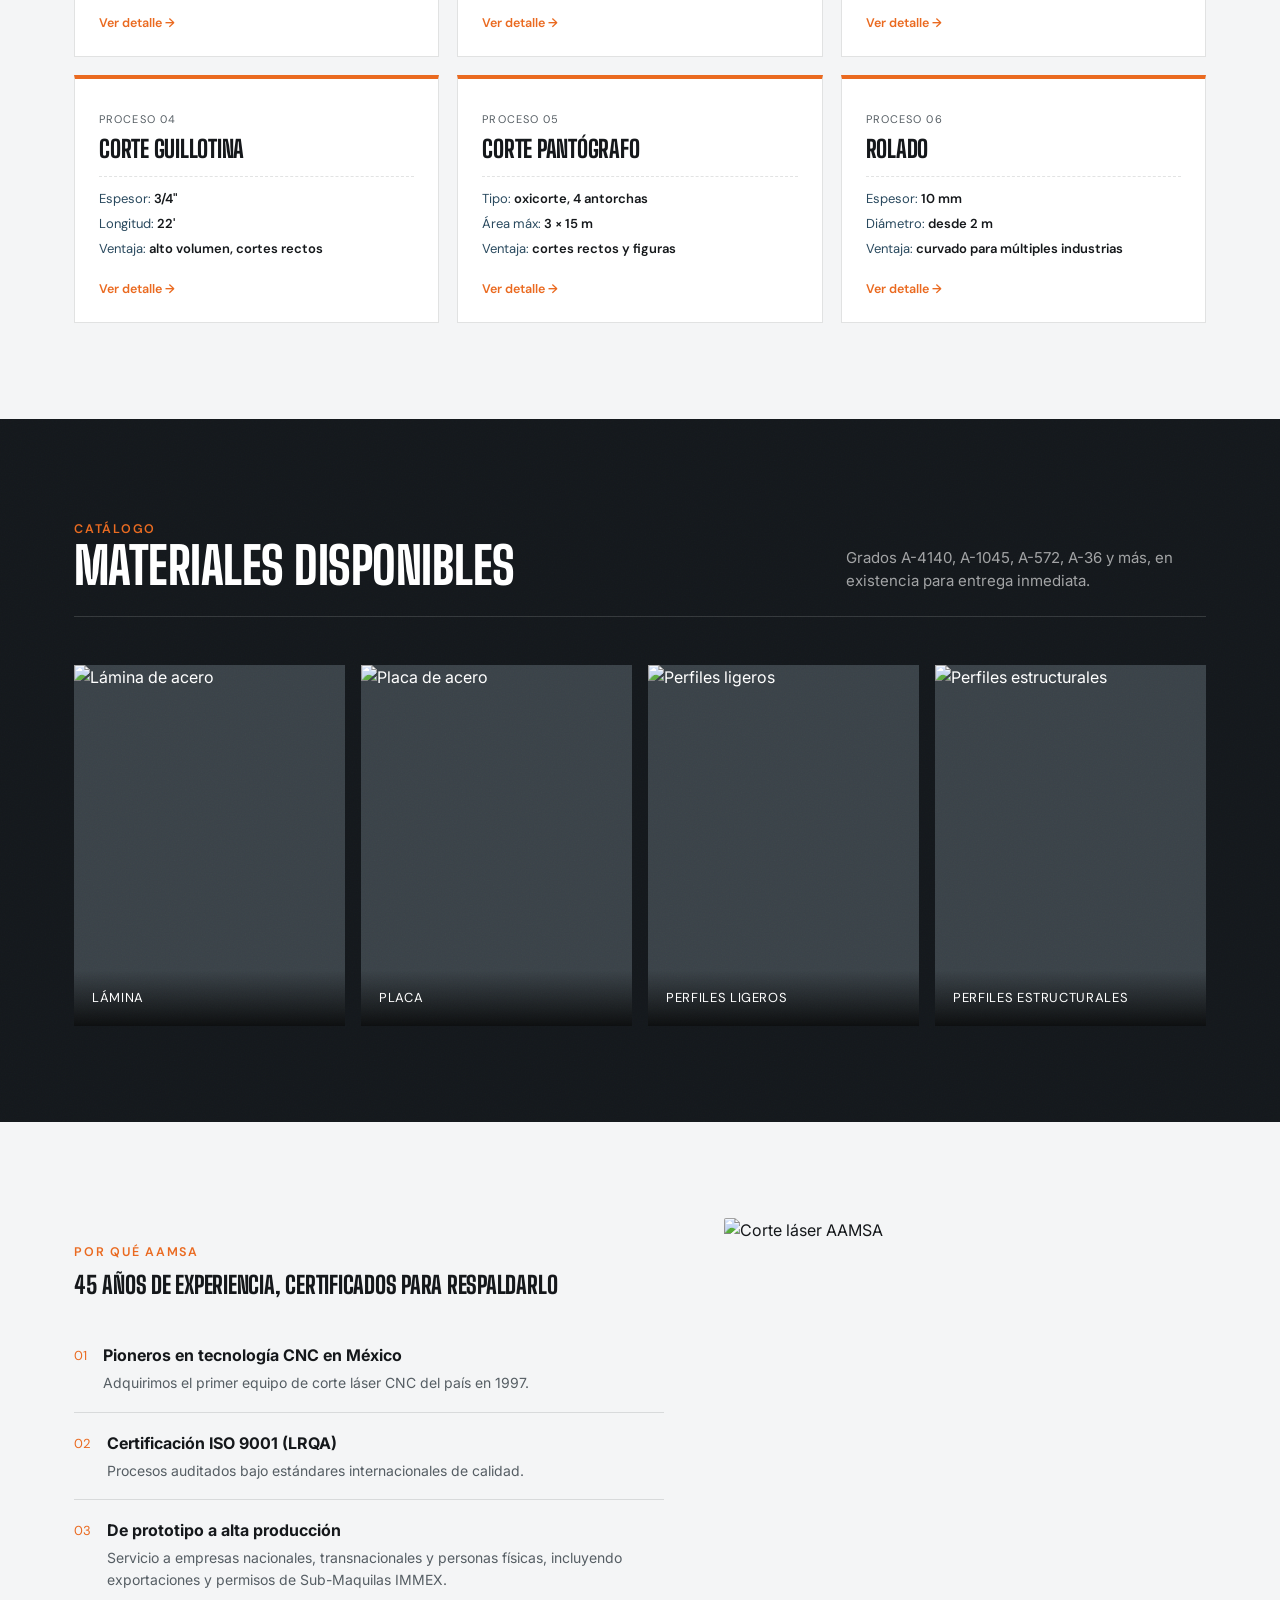
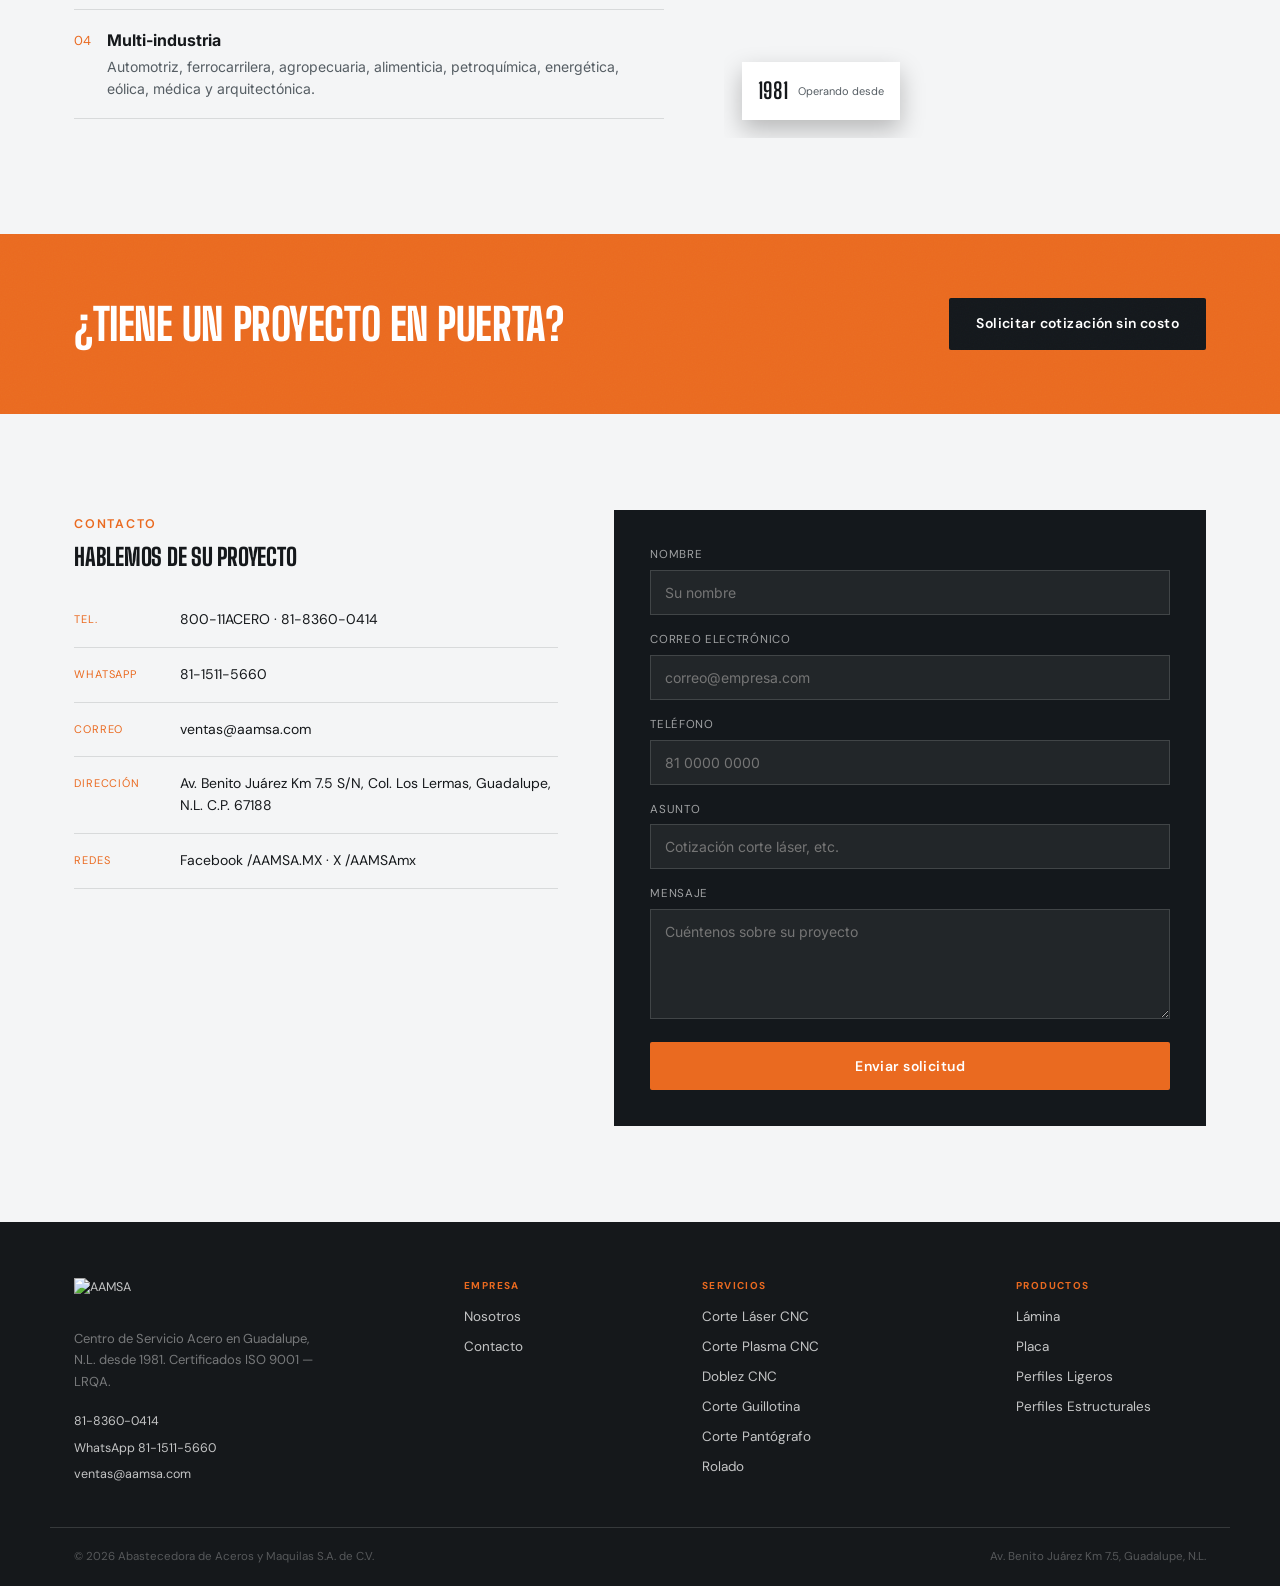
==== commit 3cc1e73f: "feat: parallax, contadores animados, grano, footer rico, industries, OG, favicon, lazy loading" ====
--- a/index.html
+++ b/index.html
@@ -5,6 +5,13 @@
 <meta name="viewport" content="width=device-width, initial-scale=1.0">
 <title>AAMSA — Centro de Servicio Acero | +45 Años en Corte y Maquila Industrial</title>
 <meta name="description" content="Centro de Servicio Acero en Monterrey desde 1981. Corte láser CNC, plasma, guillotina, doblez y rolado. Certificados ISO 9001. Del prototipo a la alta producción.">
+<link rel="icon" href="https://www.aamsa.com/sitio/wp-content/uploads/2021/10/cropped-LOGO-AAMSA_N.png" type="image/png">
+<meta property="og:type" content="website">
+<meta property="og:url" content="https://danteefredqg-ops.github.io/aamsa-redesign/">
+<meta property="og:title" content="AAMSA — Centro de Servicio Acero | +45 Años en Corte y Maquila Industrial">
+<meta property="og:description" content="Centro de Servicio Acero en Monterrey desde 1981. Corte láser CNC, plasma, guillotina, doblez y rolado. Certificados ISO 9001.">
+<meta property="og:image" content="https://www.aamsa.com/sitio/wp-content/uploads/2022/03/CorteLaser_074-1.jpg">
+<meta name="twitter:card" content="summary_large_image">
 <link rel="stylesheet" href="css/main.css">
 </head>
 <body>
@@ -42,6 +49,23 @@
   </div>
 </section>
 
+<div class="industries">
+  <div class="wrap">
+    <span class="eyebrow">Industrias</span>
+    <div class="industry-tags">
+      <span>Automotriz</span>
+      <span>Ferrocarrilera</span>
+      <span>Agropecuaria</span>
+      <span>Petroquímica</span>
+      <span>Energética</span>
+      <span>Eólica</span>
+      <span>Alimenticia</span>
+      <span>Médica</span>
+      <span>Arquitectónica</span>
+    </div>
+  </div>
+</div>
+
 <div class="stat-strip">
   <div class="wrap">
     <div class="stat"><div class="num">+45</div><div class="lbl">Años en el mercado</div></div>
@@ -143,19 +167,19 @@
     </div>
     <div class="products-grid reveal">
       <a href="productos/lamina.html" class="product-card">
-        <img src="https://www.aamsa.com/sitio/wp-content/uploads/2021/11/7.placa_principal_600x400.jpg" alt="Lámina de acero">
+        <img src="https://www.aamsa.com/sitio/wp-content/uploads/2021/11/7.placa_principal_600x400.jpg" alt="Lámina de acero" loading="lazy">
         <div class="label">Lámina</div>
       </a>
       <a href="productos/placa.html" class="product-card">
-        <img src="https://www.aamsa.com/sitio/wp-content/uploads/2022/03/J78_6413-scaled.jpg" alt="Placa de acero">
+        <img src="https://www.aamsa.com/sitio/wp-content/uploads/2022/03/J78_6413-scaled.jpg" alt="Placa de acero" loading="lazy">
         <div class="label">Placa</div>
       </a>
       <a href="productos/perfiles-ligeros.html" class="product-card">
-        <img src="https://www.aamsa.com/sitio/wp-content/uploads/2021/11/9perfiles_ligeros_principal-600x400-1.jpg" alt="Perfiles ligeros">
+        <img src="https://www.aamsa.com/sitio/wp-content/uploads/2021/11/9perfiles_ligeros_principal-600x400-1.jpg" alt="Perfiles ligeros" loading="lazy">
         <div class="label">Perfiles ligeros</div>
       </a>
       <a href="productos/perfiles-estructurales.html" class="product-card">
-        <img src="https://www.aamsa.com/sitio/wp-content/uploads/2022/03/i3jhbMvc-1-scaled.jpeg" alt="Perfiles estructurales">
+        <img src="https://www.aamsa.com/sitio/wp-content/uploads/2022/03/i3jhbMvc-1-scaled.jpeg" alt="Perfiles estructurales" loading="lazy">
         <div class="label">Perfiles estructurales</div>
       </a>
     </div>
@@ -187,7 +211,7 @@
       </ul>
     </div>
     <div class="trust-photo">
-      <img src="https://www.aamsa.com/sitio/wp-content/uploads/2022/03/J78_4846-scaled.jpg" alt="Corte láser AAMSA">
+      <img src="https://www.aamsa.com/sitio/wp-content/uploads/2022/03/J78_4846-scaled.jpg" alt="Corte láser AAMSA" loading="lazy">
       <div class="badge-float">
         <strong>1981</strong>
         <span>Operando desde</span>
@@ -230,9 +254,43 @@
 </section>
 
 <footer class="site">
-  <div class="wrap row">
-    <span>© 2026 Abastecedora de Aceros y Maquilas S.A. de C.V. — Todos los derechos reservados.</span>
-    <span><a href="contacto.html">Contacto</a> · <a href="#servicios">Servicios</a> · <a href="#productos">Productos</a></span>
+  <div class="footer-main wrap">
+    <div class="footer-brand">
+      <a href="index.html"><img src="https://www.aamsa.com/sitio/wp-content/uploads/2021/10/cropped-LOGO-AAMSA_N.png" alt="AAMSA" loading="lazy"></a>
+      <p>Centro de Servicio Acero en Guadalupe, N.L. desde 1981. Certificados ISO 9001 — LRQA.</p>
+      <div class="footer-contact-quick">
+        <a href="tel:8183600414">81-8360-0414</a>
+        <a href="https://wa.me/528115115660" rel="noopener noreferrer">WhatsApp 81-1511-5660</a>
+        <a href="mailto:ventas@aamsa.com">ventas@aamsa.com</a>
+      </div>
+    </div>
+    <div class="footer-col">
+      <h5>Empresa</h5>
+      <a href="nosotros.html">Nosotros</a>
+      <a href="contacto.html">Contacto</a>
+    </div>
+    <div class="footer-col">
+      <h5>Servicios</h5>
+      <a href="servicios/corte-laser.html">Corte Láser CNC</a>
+      <a href="servicios/corte-plasma.html">Corte Plasma CNC</a>
+      <a href="servicios/doblez-cnc.html">Doblez CNC</a>
+      <a href="servicios/corte-guillotina.html">Corte Guillotina</a>
+      <a href="servicios/corte-pantografo.html">Corte Pantógrafo</a>
+      <a href="servicios/rolado.html">Rolado</a>
+    </div>
+    <div class="footer-col">
+      <h5>Productos</h5>
+      <a href="productos/lamina.html">Lámina</a>
+      <a href="productos/placa.html">Placa</a>
+      <a href="productos/perfiles-ligeros.html">Perfiles Ligeros</a>
+      <a href="productos/perfiles-estructurales.html">Perfiles Estructurales</a>
+    </div>
+  </div>
+  <div class="footer-bottom">
+    <div class="wrap">
+      <span>© 2026 Abastecedora de Aceros y Maquilas S.A. de C.V.</span>
+      <span>Av. Benito Juárez Km 7.5, Guadalupe, N.L.</span>
+    </div>
   </div>
 </footer>
 
--- a/css/main.css
+++ b/css/main.css
@@ -179,7 +179,7 @@
 }
 .hero-content{
   position:relative;
-  z-index: 2;
+  z-index: 3;
   padding: 160px 0 64px;
   width:100%;
 }
@@ -467,7 +467,7 @@
   overflow:hidden;
 }
 .page-hero .hero-bg{ opacity:.5; }
-.page-hero-content{ position:relative; z-index:2; padding-top:90px; }
+.page-hero-content{ position:relative; z-index:3; padding-top:90px; }
 .breadcrumb{
   font-family: var(--font-mono);
   font-size: 12px;
@@ -562,6 +562,93 @@
 /* Scroll reveal */
 .reveal{ opacity:0; transform: translateY(18px); transition: opacity .6s ease, transform .6s ease; }
 .reveal.in{ opacity:1; transform:none; }
+
+/* ===== Grain texture ===== */
+.section-dark, .cta-band{ position: relative; }
+.hero::after, .section-dark::after, .cta-band::after, .page-hero::after{
+  content:'';
+  position:absolute; inset:0;
+  background-image: url("data:image/svg+xml,%3Csvg xmlns='http://www.w3.org/2000/svg' width='200' height='200'%3E%3Cfilter id='n'%3E%3CfeTurbulence type='fractalNoise' baseFrequency='0.75' numOctaves='4' stitchTiles='stitch'/%3E%3C/filter%3E%3Crect width='200' height='200' filter='url(%23n)'/%3E%3C/svg%3E");
+  mix-blend-mode: soft-light;
+  opacity: .12;
+  pointer-events: none;
+  z-index: 2;
+}
+
+/* ===== Industries strip ===== */
+.industries{
+  background: var(--ink);
+  padding: 28px 0;
+  border-top: 1px solid var(--line);
+  border-bottom: 1px solid var(--line);
+}
+.industries .wrap{ display:flex; align-items:center; gap:24px; flex-wrap:wrap; }
+.industry-tags{ display:flex; flex-wrap:wrap; gap:8px; }
+.industry-tags span{
+  font-family: var(--font-mono);
+  font-size: 11.5px;
+  letter-spacing: .06em;
+  text-transform: uppercase;
+  color: rgba(255,255,255,.5);
+  border: 1px solid rgba(255,255,255,.14);
+  padding: 5px 13px;
+  cursor: default;
+  transition: border-color .2s, color .2s;
+}
+.industry-tags span:hover{ border-color: var(--orange); color: var(--orange); }
+
+/* ===== Footer rico ===== */
+footer.site{ padding: 0; }
+.footer-main{
+  display:grid;
+  grid-template-columns: 1.8fr 1fr 1.4fr 1fr;
+  gap: 48px;
+  padding-top: 56px;
+  padding-bottom: 40px;
+  border-bottom: 1px solid var(--line);
+}
+.footer-brand img{ height: 34px; margin-bottom: 16px; display:block; }
+.footer-brand p{
+  color: rgba(255,255,255,.42);
+  font-size: 13px;
+  line-height: 1.65;
+  max-width: 240px;
+  margin-bottom: 20px;
+}
+.footer-contact-quick{ display:flex; flex-direction:column; gap:7px; }
+.footer-contact-quick a{
+  font-family: var(--font-mono);
+  font-size: 12.5px;
+  color: rgba(255,255,255,.52);
+  transition: color .2s;
+}
+.footer-contact-quick a:hover{ color: var(--orange); }
+.footer-col h5{
+  font-family: var(--font-mono);
+  font-size: 10px;
+  letter-spacing: .14em;
+  text-transform: uppercase;
+  color: var(--orange);
+  margin-bottom: 14px;
+}
+.footer-col a{
+  display:block;
+  font-size: 13.5px;
+  color: rgba(255,255,255,.52);
+  margin-bottom: 9px;
+  transition: color .2s;
+}
+.footer-col a:hover{ color: var(--white); }
+.footer-bottom{ padding: 20px 0; }
+.footer-bottom .wrap{
+  display:flex;
+  justify-content:space-between;
+  align-items:center;
+  color: rgba(255,255,255,.28);
+  font-size: 11.5px;
+  flex-wrap:wrap;
+  gap: 8px;
+}
 
 /* ===== Responsive ===== */
 @media (max-width: 980px){
@@ -580,4 +667,9 @@
   .product-hero-grid{ grid-template-columns: 1fr; }
   .gallery-strip{ grid-template-columns: repeat(2,1fr); }
   section{ padding: 64px 0; }
-}
+  .footer-main{ grid-template-columns: 1fr 1fr; gap: 32px; padding-top: 40px; }
+  .industries .wrap{ gap: 14px; }
+}
+@media (max-width: 600px){
+  .footer-main{ grid-template-columns: 1fr; }
+}
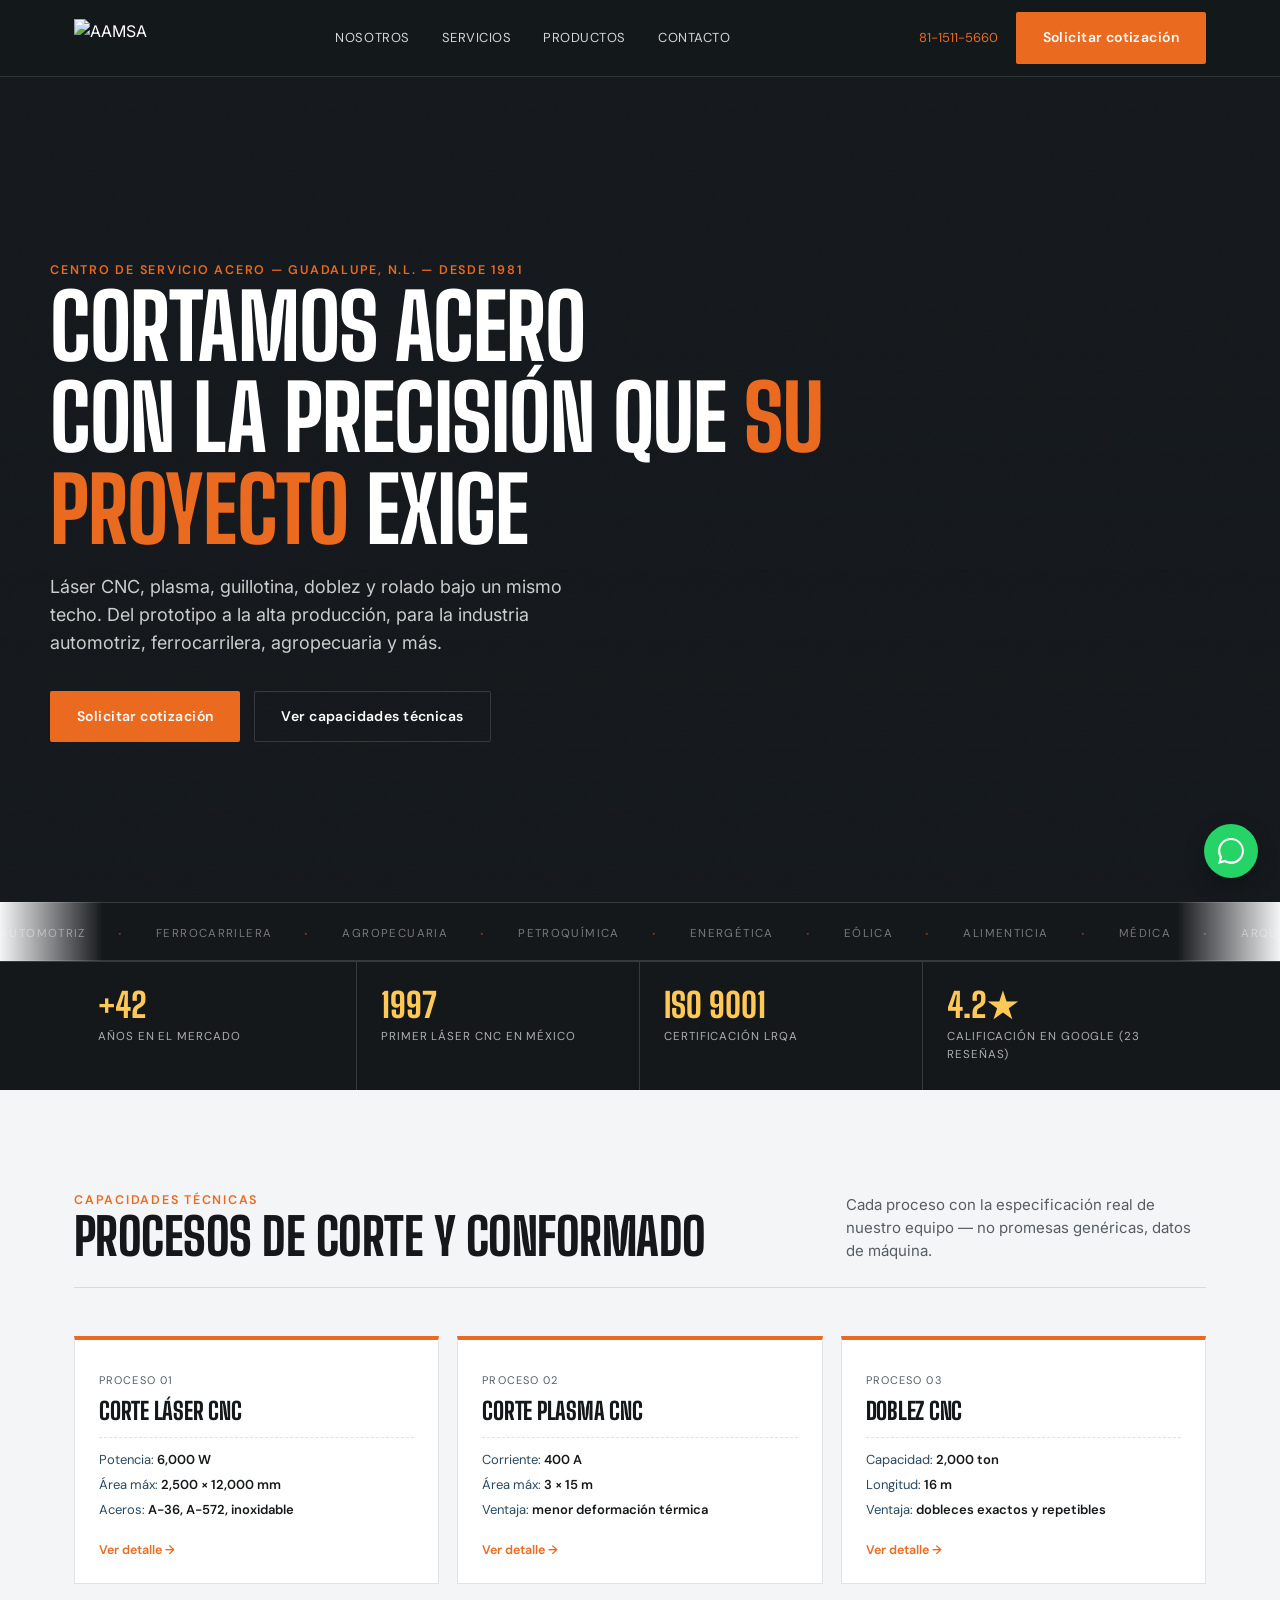
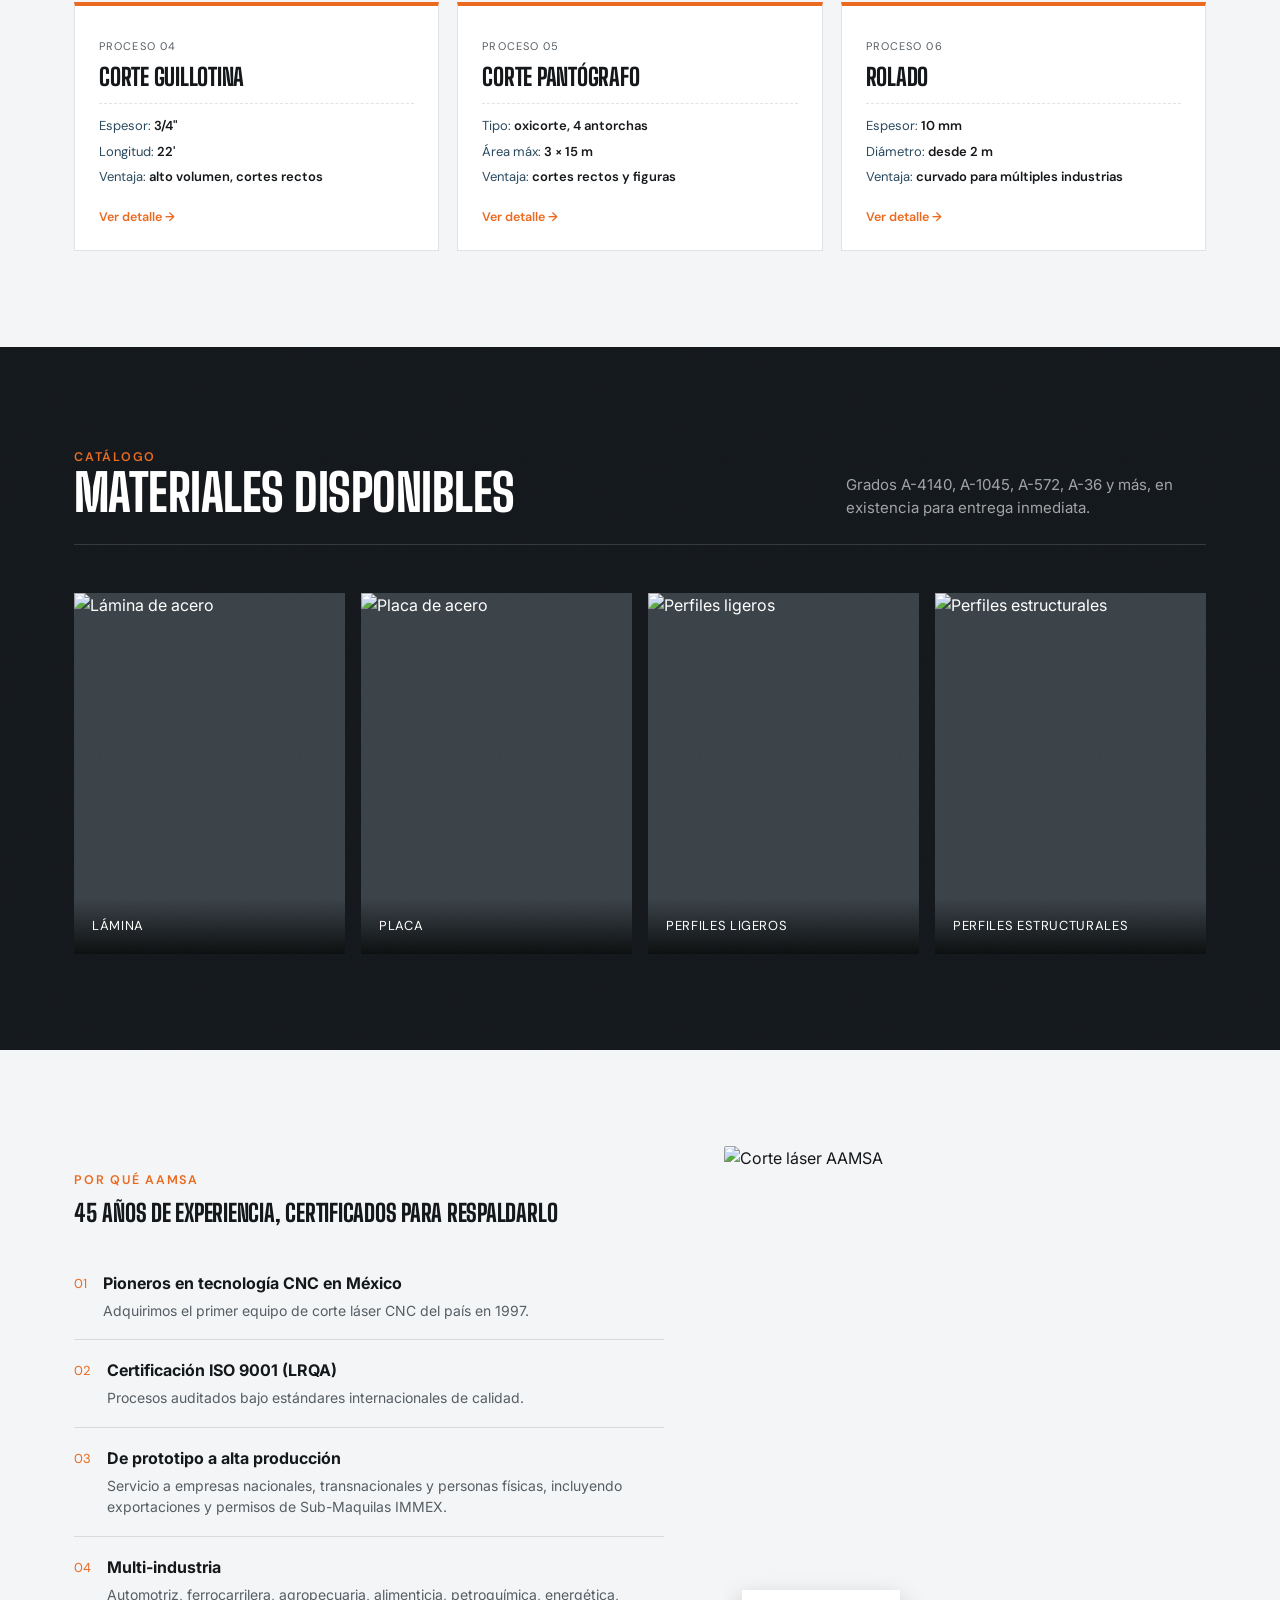
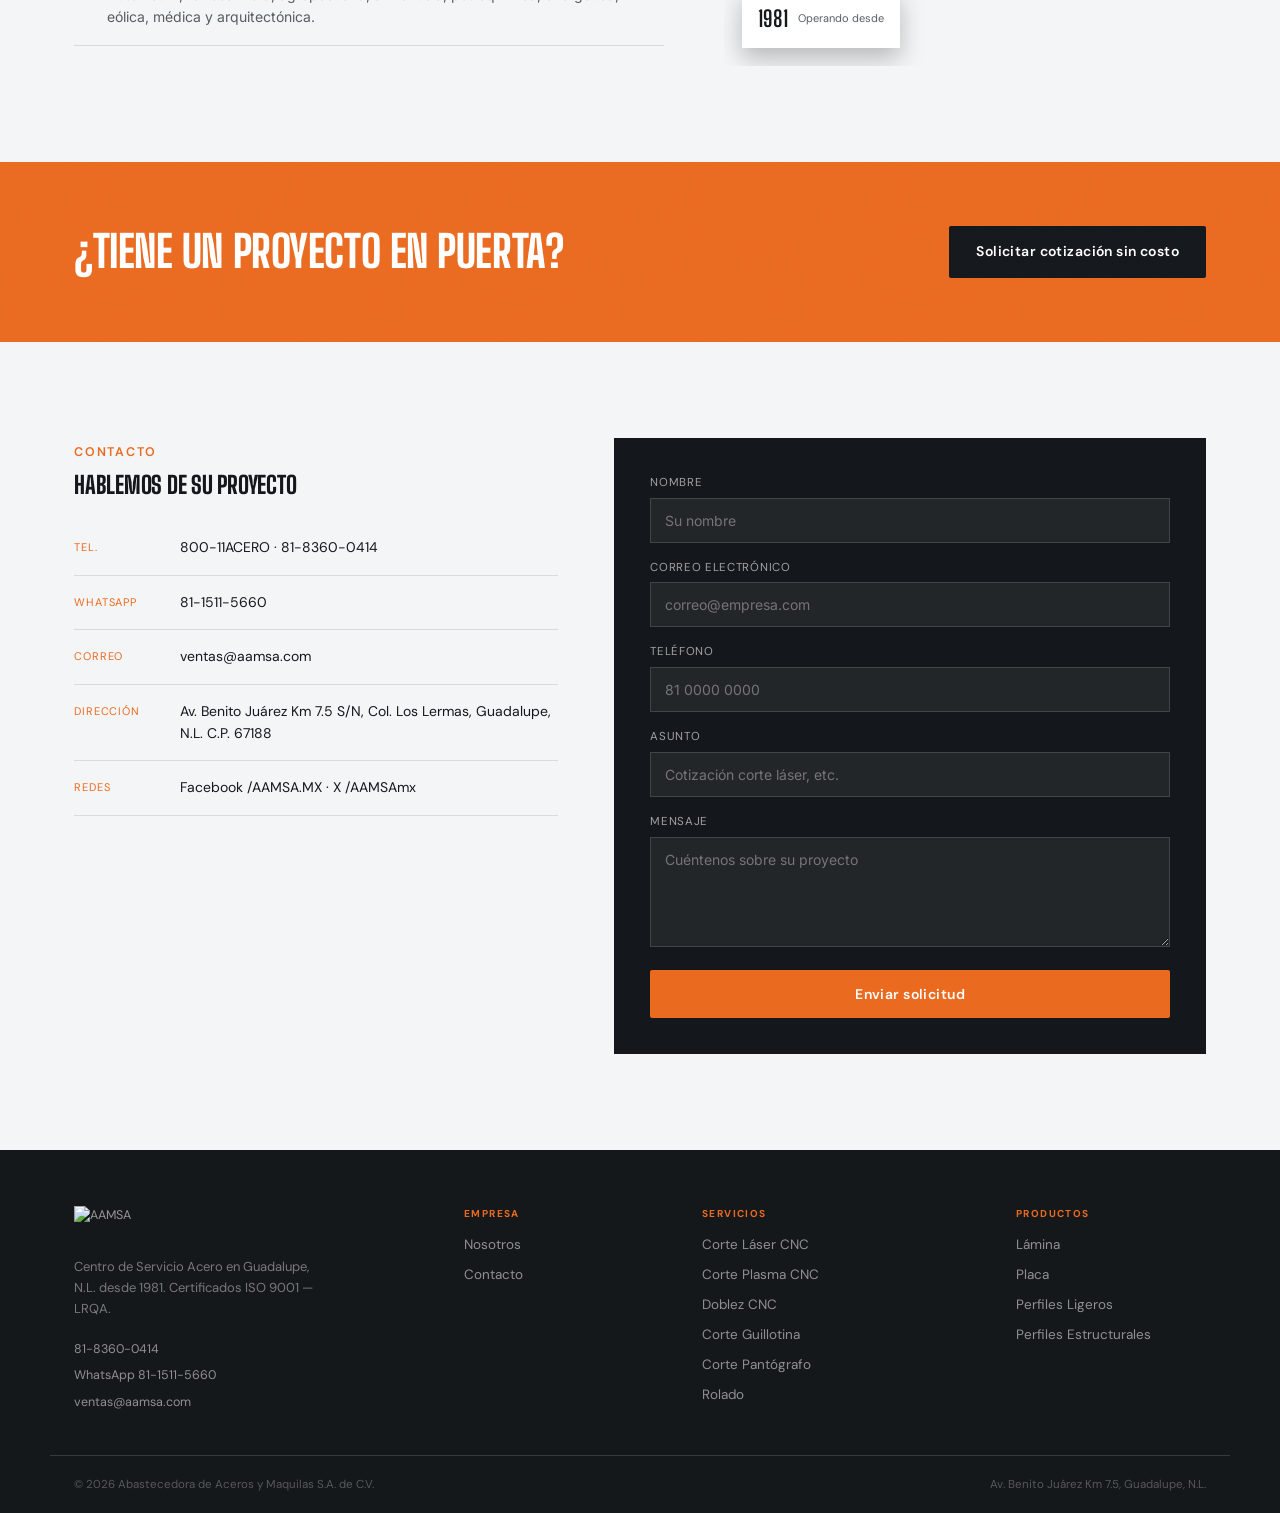
==== commit 25aeeffa: "feat: industries como ticker horizontal animado en loop" ====
--- a/index.html
+++ b/index.html
@@ -50,18 +50,26 @@
 </section>
 
 <div class="industries">
-  <div class="wrap">
-    <span class="eyebrow">Industrias</span>
-    <div class="industry-tags">
-      <span>Automotriz</span>
-      <span>Ferrocarrilera</span>
-      <span>Agropecuaria</span>
-      <span>Petroquímica</span>
-      <span>Energética</span>
-      <span>Eólica</span>
-      <span>Alimenticia</span>
-      <span>Médica</span>
-      <span>Arquitectónica</span>
+  <div class="ticker-wrap">
+    <div class="ticker-track">
+      <span>Automotriz</span><span class="sep">·</span>
+      <span>Ferrocarrilera</span><span class="sep">·</span>
+      <span>Agropecuaria</span><span class="sep">·</span>
+      <span>Petroquímica</span><span class="sep">·</span>
+      <span>Energética</span><span class="sep">·</span>
+      <span>Eólica</span><span class="sep">·</span>
+      <span>Alimenticia</span><span class="sep">·</span>
+      <span>Médica</span><span class="sep">·</span>
+      <span>Arquitectónica</span><span class="sep">·</span>
+      <span>Automotriz</span><span class="sep">·</span>
+      <span>Ferrocarrilera</span><span class="sep">·</span>
+      <span>Agropecuaria</span><span class="sep">·</span>
+      <span>Petroquímica</span><span class="sep">·</span>
+      <span>Energética</span><span class="sep">·</span>
+      <span>Eólica</span><span class="sep">·</span>
+      <span>Alimenticia</span><span class="sep">·</span>
+      <span>Médica</span><span class="sep">·</span>
+      <span>Arquitectónica</span><span class="sep">·</span>
     </div>
   </div>
 </div>
--- a/css/main.css
+++ b/css/main.css
@@ -10,7 +10,6 @@
   --charcoal-soft: #1E2329;
   --steel: #3A4248;
   --surface: #F4F5F6;
-  --surface-2: #E8EAEC;
   --ink: #15181B;
   --ink-soft: #565E64;
   --orange: #EA6A20;
@@ -434,15 +433,10 @@
 footer.site{
   background: var(--ink);
   color: rgba(255,255,255,.55);
-  padding: 36px 0;
+  padding: 0;
   font-family: var(--font-mono);
   font-size: 12.5px;
 }
-footer.site .row{
-  display:flex; justify-content:space-between; align-items:center; flex-wrap:wrap; gap:12px;
-}
-footer.site a{ color: rgba(255,255,255,.75); }
-footer.site a:hover{ color: var(--orange); }
 
 /* ===== WhatsApp float (done right: small, doesn't block content) ===== */
 .wa-float{
@@ -528,12 +522,12 @@
   gap:16px;
 }
 .related-card{
-  background:var(--white);
-  border:1px solid var(--line-dark);
+  background: var(--charcoal-soft);
+  border: 1px solid var(--line);
   padding: 20px;
-  transition: transform .2s ease, box-shadow .2s ease;
-}
-.related-card:hover{ transform: translateY(-3px); box-shadow:0 14px 28px rgba(20,24,28,.1); }
+  transition: transform .2s ease, box-shadow .2s ease, border-color .2s ease;
+}
+.related-card:hover{ transform: translateY(-3px); box-shadow: 0 14px 28px rgba(0,0,0,.35); border-color: var(--orange); }
 .related-card .eyebrow{ font-size:11px; }
 .related-card h4{ font-size:18px; margin:8px 0 6px; font-family:var(--font-display); text-transform:uppercase; }
 .related-card a{ font-family:var(--font-mono); font-size:12px; color:var(--orange); font-weight:600; }
@@ -575,30 +569,44 @@
   z-index: 2;
 }
 
-/* ===== Industries strip ===== */
+/* ===== Industries ticker ===== */
 .industries{
   background: var(--ink);
-  padding: 28px 0;
   border-top: 1px solid var(--line);
   border-bottom: 1px solid var(--line);
-}
-.industries .wrap{ display:flex; align-items:center; gap:24px; flex-wrap:wrap; }
-.industry-tags{ display:flex; flex-wrap:wrap; gap:8px; }
-.industry-tags span{
+  padding: 16px 0;
+  overflow: hidden;
+  -webkit-mask-image: linear-gradient(to right, transparent, black 8%, black 92%, transparent);
+  mask-image: linear-gradient(to right, transparent, black 8%, black 92%, transparent);
+}
+.ticker-wrap{ overflow: hidden; }
+.ticker-track{
+  display: inline-flex;
+  align-items: center;
+  gap: 32px;
+  white-space: nowrap;
+  animation: ticker 32s linear infinite;
+}
+.ticker-track span{
   font-family: var(--font-mono);
   font-size: 11.5px;
-  letter-spacing: .06em;
+  letter-spacing: .12em;
   text-transform: uppercase;
-  color: rgba(255,255,255,.5);
-  border: 1px solid rgba(255,255,255,.14);
-  padding: 5px 13px;
-  cursor: default;
-  transition: border-color .2s, color .2s;
-}
-.industry-tags span:hover{ border-color: var(--orange); color: var(--orange); }
+  color: rgba(255,255,255,.42);
+  flex-shrink: 0;
+}
+.ticker-track .sep{
+  color: var(--orange);
+  opacity: .45;
+  font-size: 18px;
+  line-height: 1;
+}
+@keyframes ticker{
+  from{ transform: translateX(0); }
+  to{ transform: translateX(-50%); }
+}
 
 /* ===== Footer rico ===== */
-footer.site{ padding: 0; }
 .footer-main{
   display:grid;
   grid-template-columns: 1.8fr 1fr 1.4fr 1fr;
@@ -668,7 +676,6 @@
   .gallery-strip{ grid-template-columns: repeat(2,1fr); }
   section{ padding: 64px 0; }
   .footer-main{ grid-template-columns: 1fr 1fr; gap: 32px; padding-top: 40px; }
-  .industries .wrap{ gap: 14px; }
 }
 @media (max-width: 600px){
   .footer-main{ grid-template-columns: 1fr; }
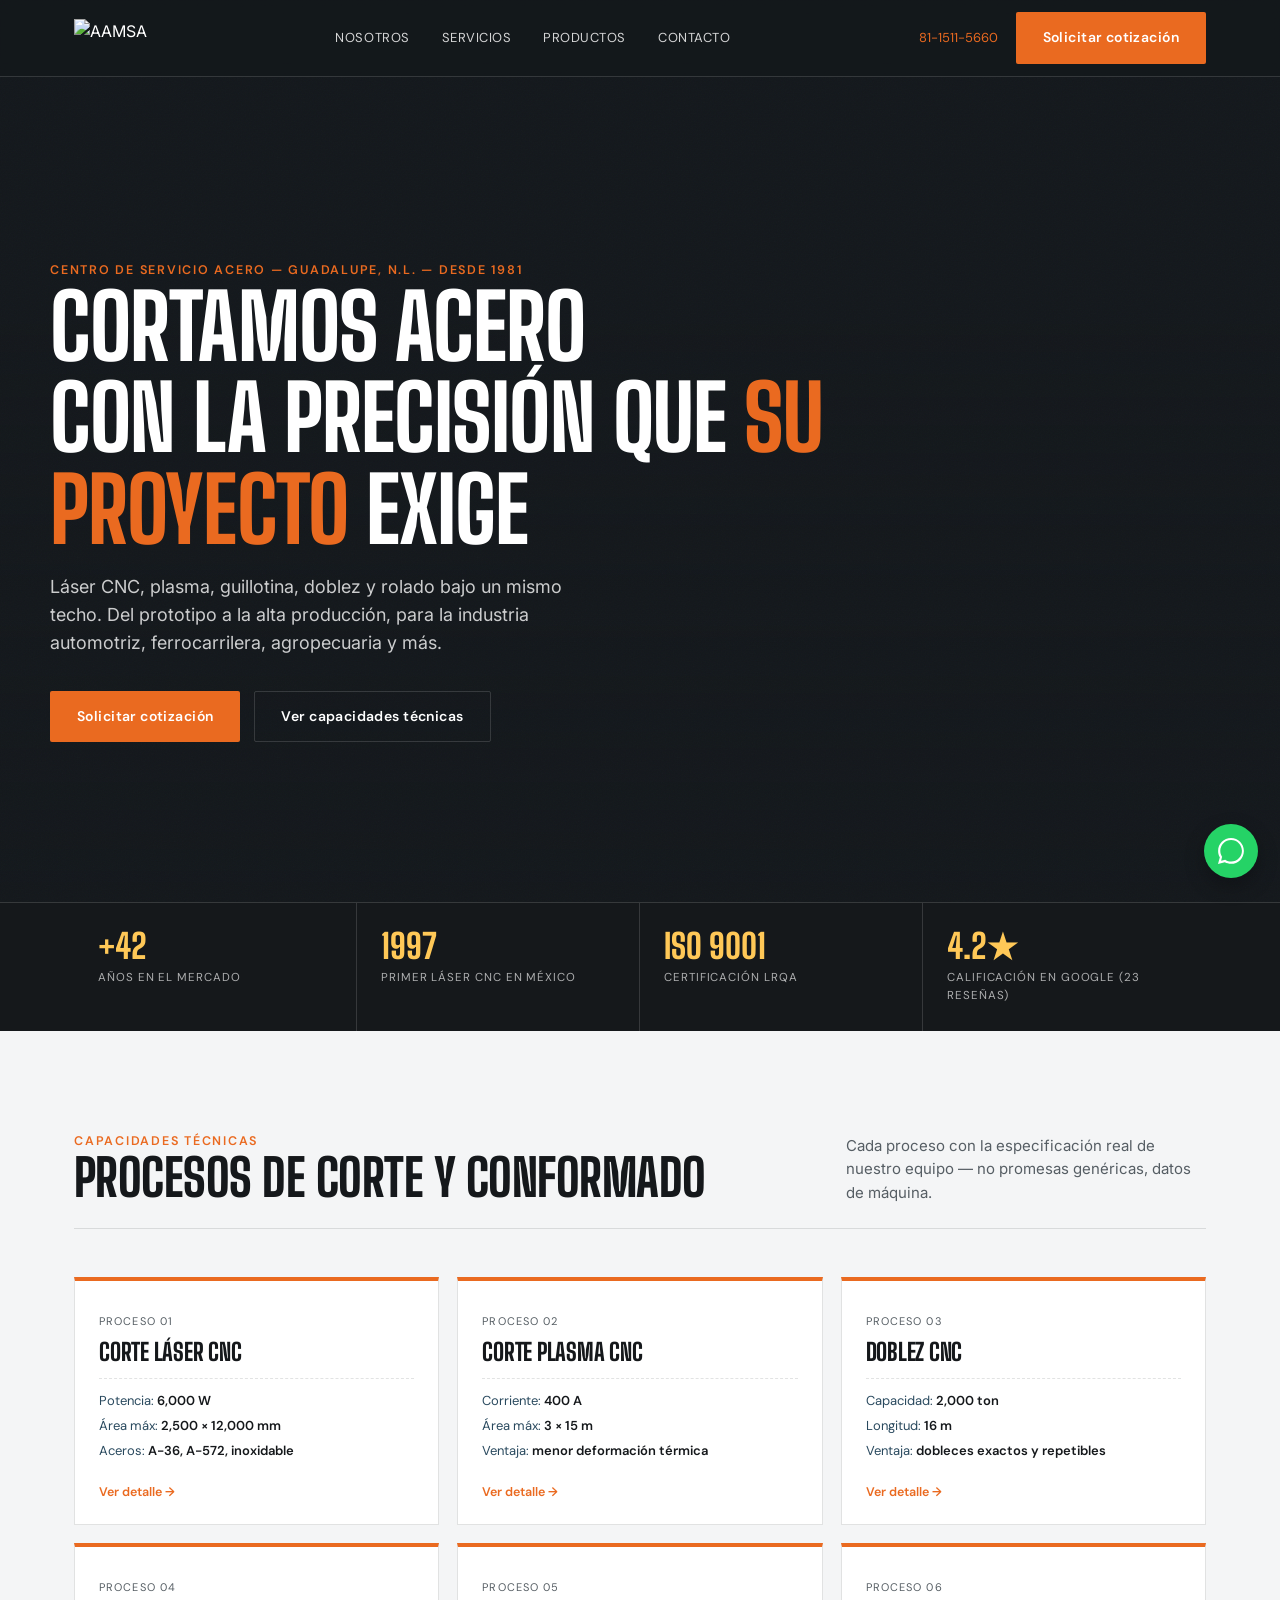
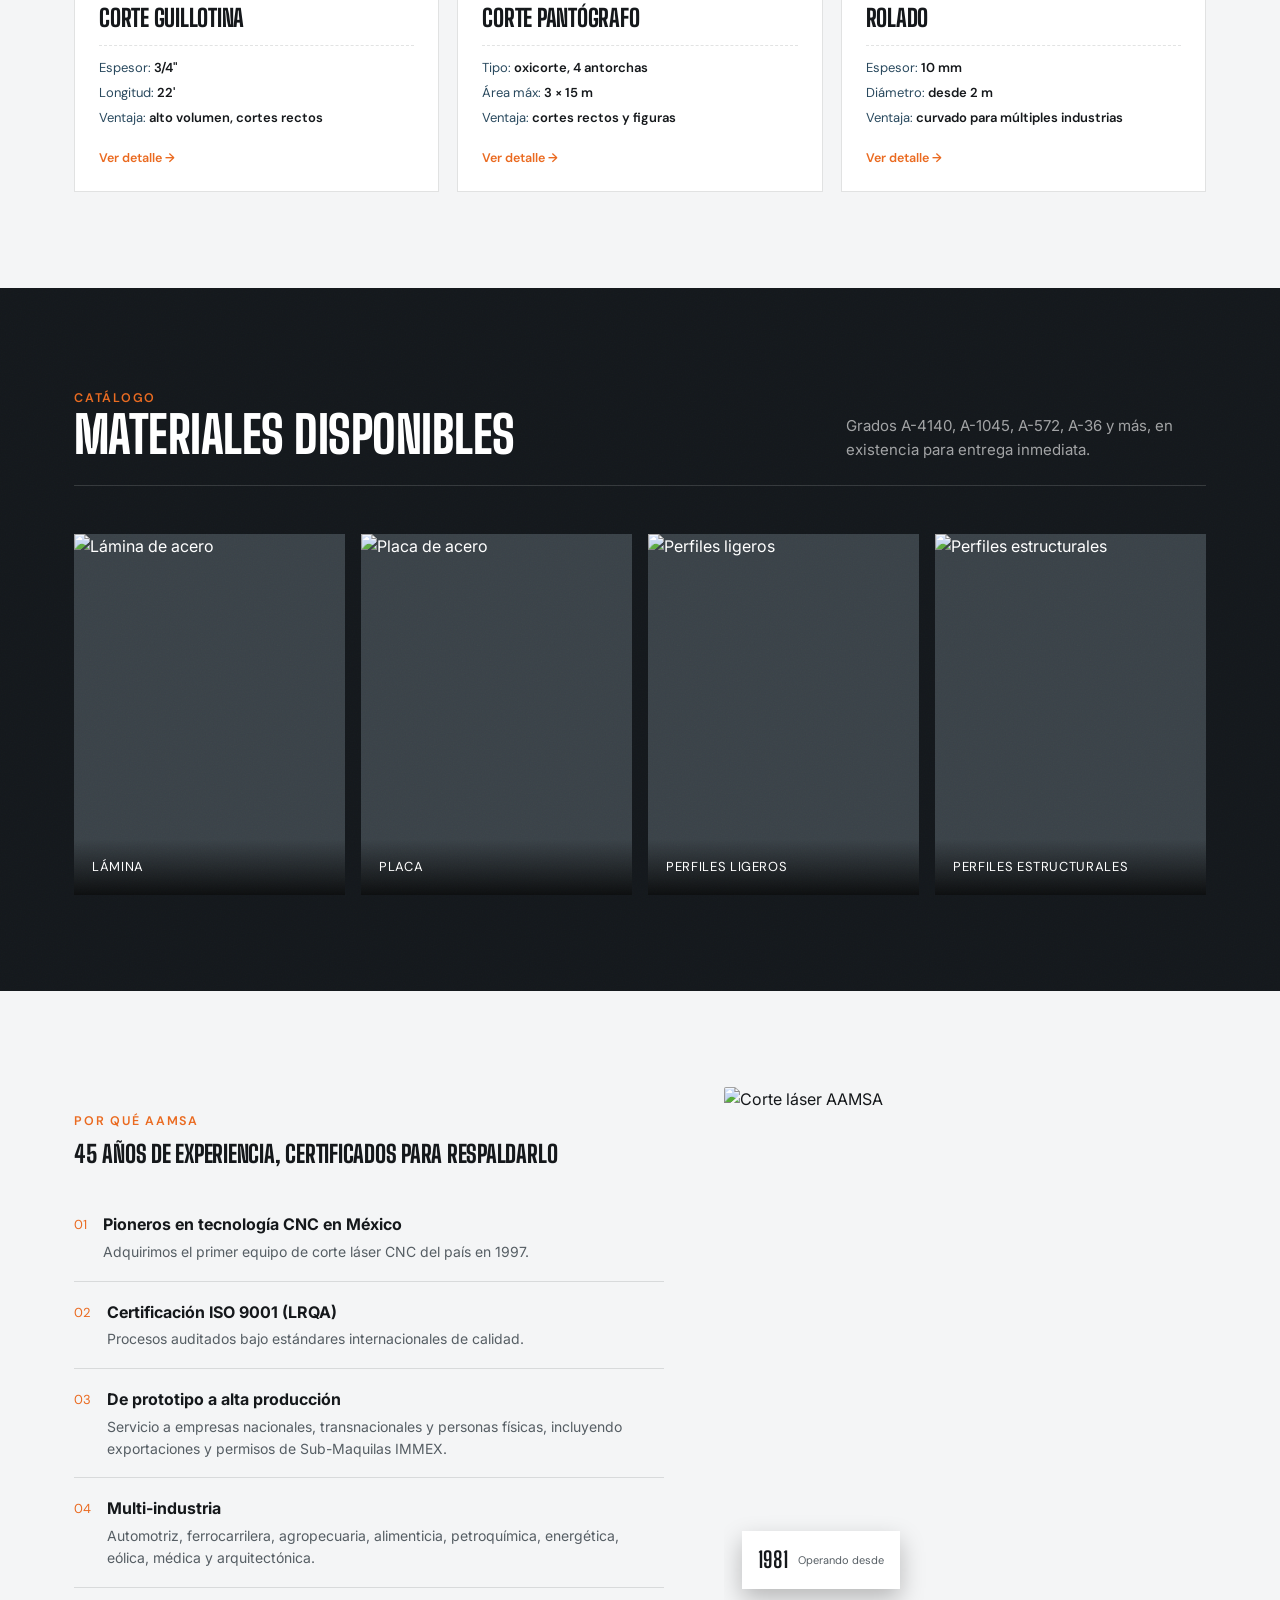
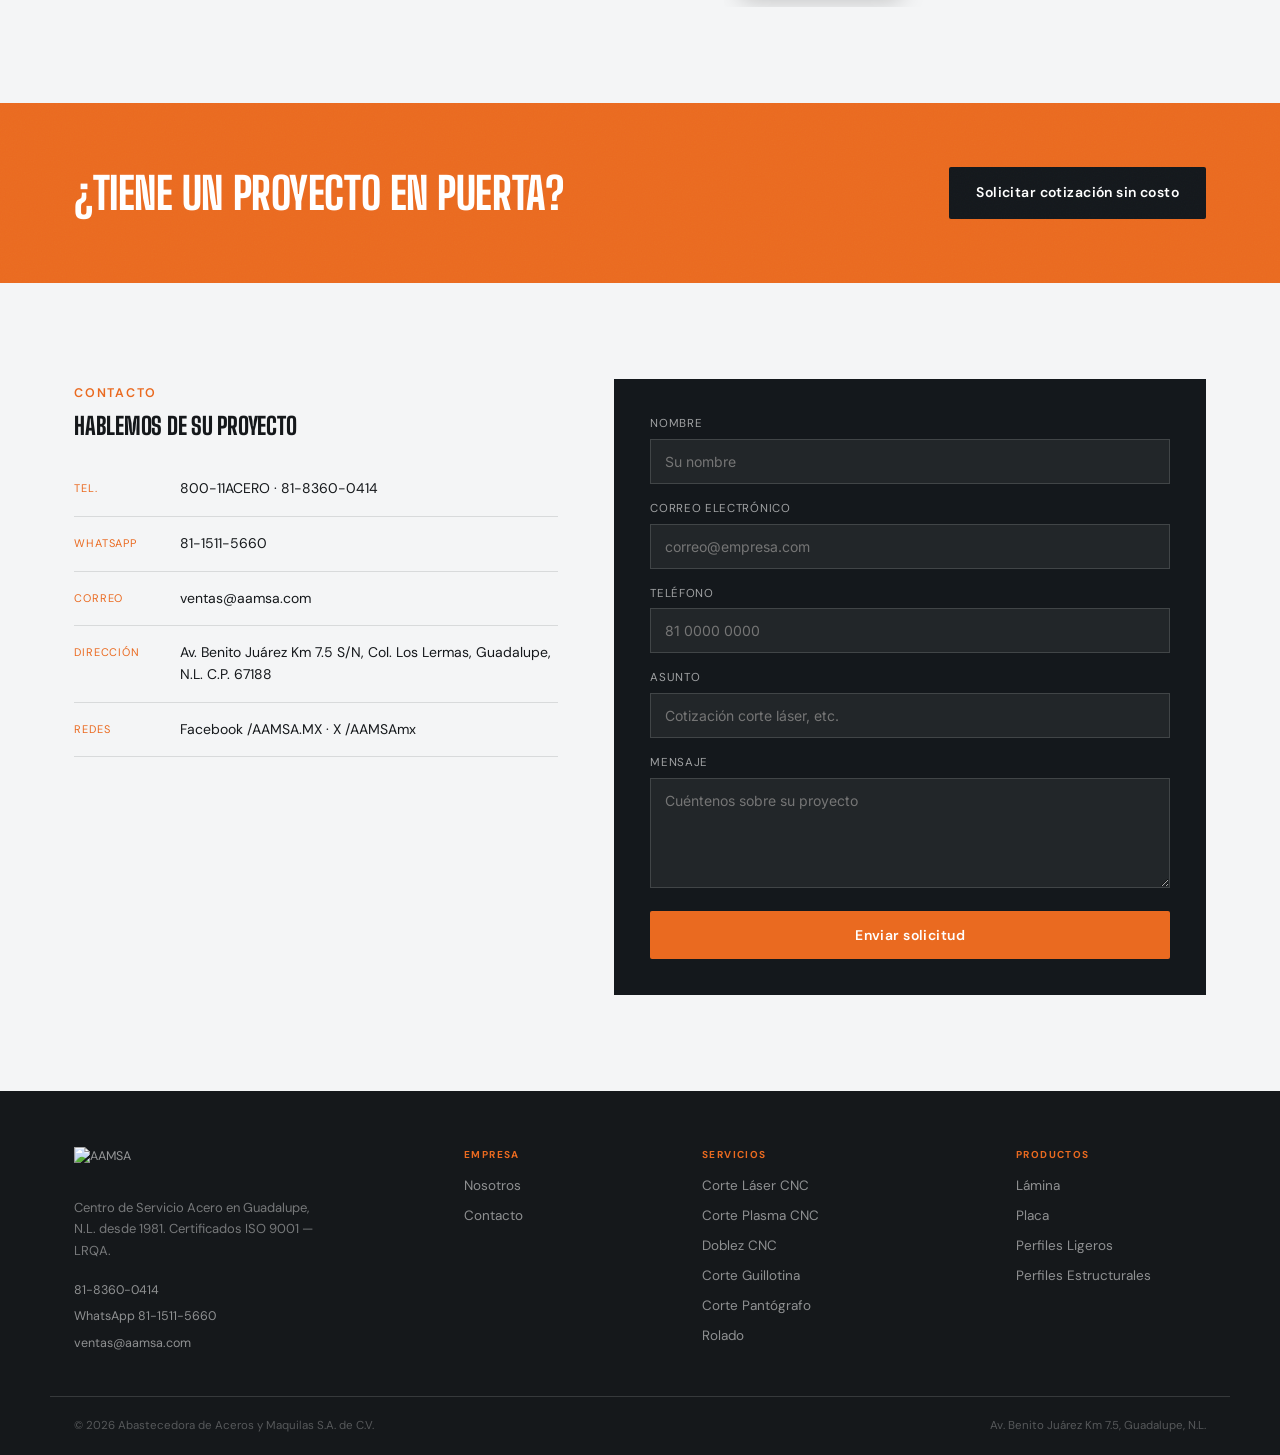
==== commit a0159d77: "remove: eliminar sección industries" ====
--- a/index.html
+++ b/index.html
@@ -49,30 +49,6 @@
   </div>
 </section>
 
-<div class="industries">
-  <div class="ticker-wrap">
-    <div class="ticker-track">
-      <span>Automotriz</span><span class="sep">·</span>
-      <span>Ferrocarrilera</span><span class="sep">·</span>
-      <span>Agropecuaria</span><span class="sep">·</span>
-      <span>Petroquímica</span><span class="sep">·</span>
-      <span>Energética</span><span class="sep">·</span>
-      <span>Eólica</span><span class="sep">·</span>
-      <span>Alimenticia</span><span class="sep">·</span>
-      <span>Médica</span><span class="sep">·</span>
-      <span>Arquitectónica</span><span class="sep">·</span>
-      <span>Automotriz</span><span class="sep">·</span>
-      <span>Ferrocarrilera</span><span class="sep">·</span>
-      <span>Agropecuaria</span><span class="sep">·</span>
-      <span>Petroquímica</span><span class="sep">·</span>
-      <span>Energética</span><span class="sep">·</span>
-      <span>Eólica</span><span class="sep">·</span>
-      <span>Alimenticia</span><span class="sep">·</span>
-      <span>Médica</span><span class="sep">·</span>
-      <span>Arquitectónica</span><span class="sep">·</span>
-    </div>
-  </div>
-</div>
 
 <div class="stat-strip">
   <div class="wrap">
--- a/css/main.css
+++ b/css/main.css
@@ -569,42 +569,6 @@
   z-index: 2;
 }
 
-/* ===== Industries ticker ===== */
-.industries{
-  background: var(--ink);
-  border-top: 1px solid var(--line);
-  border-bottom: 1px solid var(--line);
-  padding: 16px 0;
-  overflow: hidden;
-  -webkit-mask-image: linear-gradient(to right, transparent, black 8%, black 92%, transparent);
-  mask-image: linear-gradient(to right, transparent, black 8%, black 92%, transparent);
-}
-.ticker-wrap{ overflow: hidden; }
-.ticker-track{
-  display: inline-flex;
-  align-items: center;
-  gap: 32px;
-  white-space: nowrap;
-  animation: ticker 32s linear infinite;
-}
-.ticker-track span{
-  font-family: var(--font-mono);
-  font-size: 11.5px;
-  letter-spacing: .12em;
-  text-transform: uppercase;
-  color: rgba(255,255,255,.42);
-  flex-shrink: 0;
-}
-.ticker-track .sep{
-  color: var(--orange);
-  opacity: .45;
-  font-size: 18px;
-  line-height: 1;
-}
-@keyframes ticker{
-  from{ transform: translateX(0); }
-  to{ transform: translateX(-50%); }
-}
 
 /* ===== Footer rico ===== */
 .footer-main{
